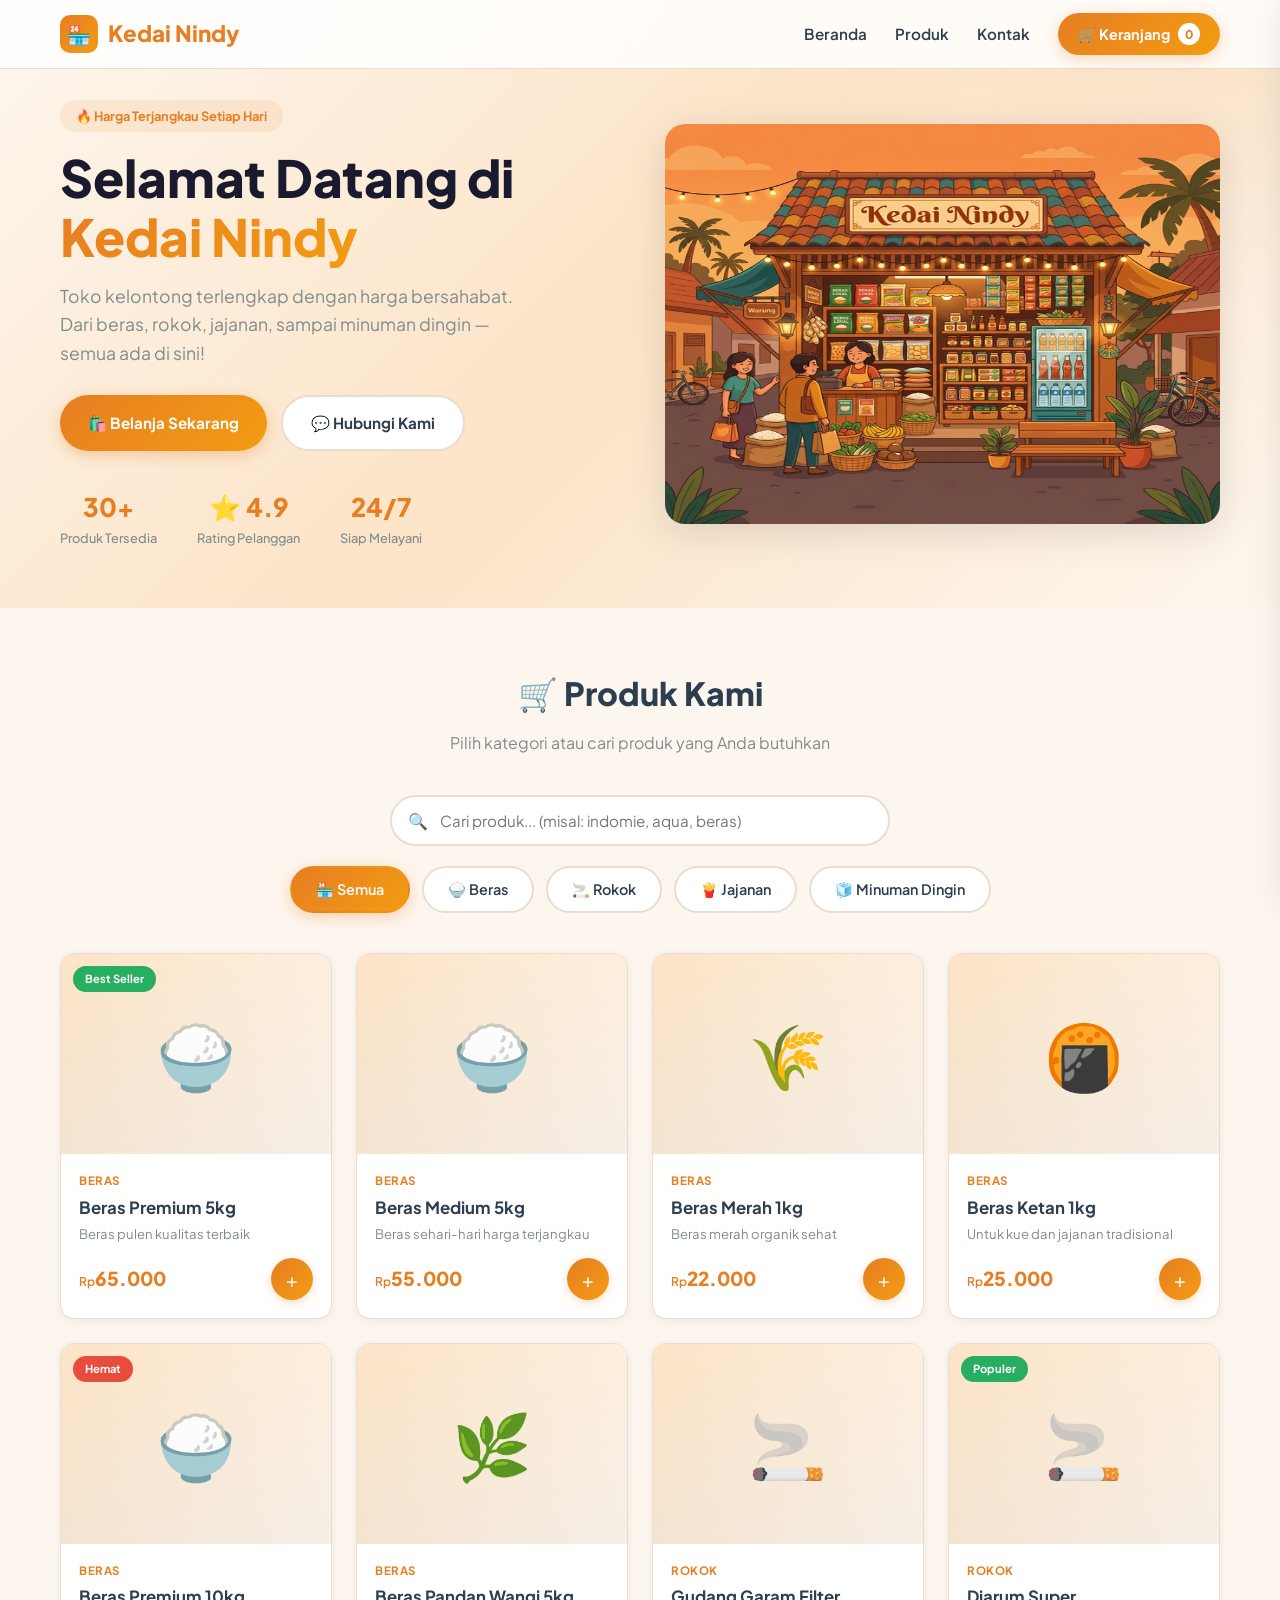
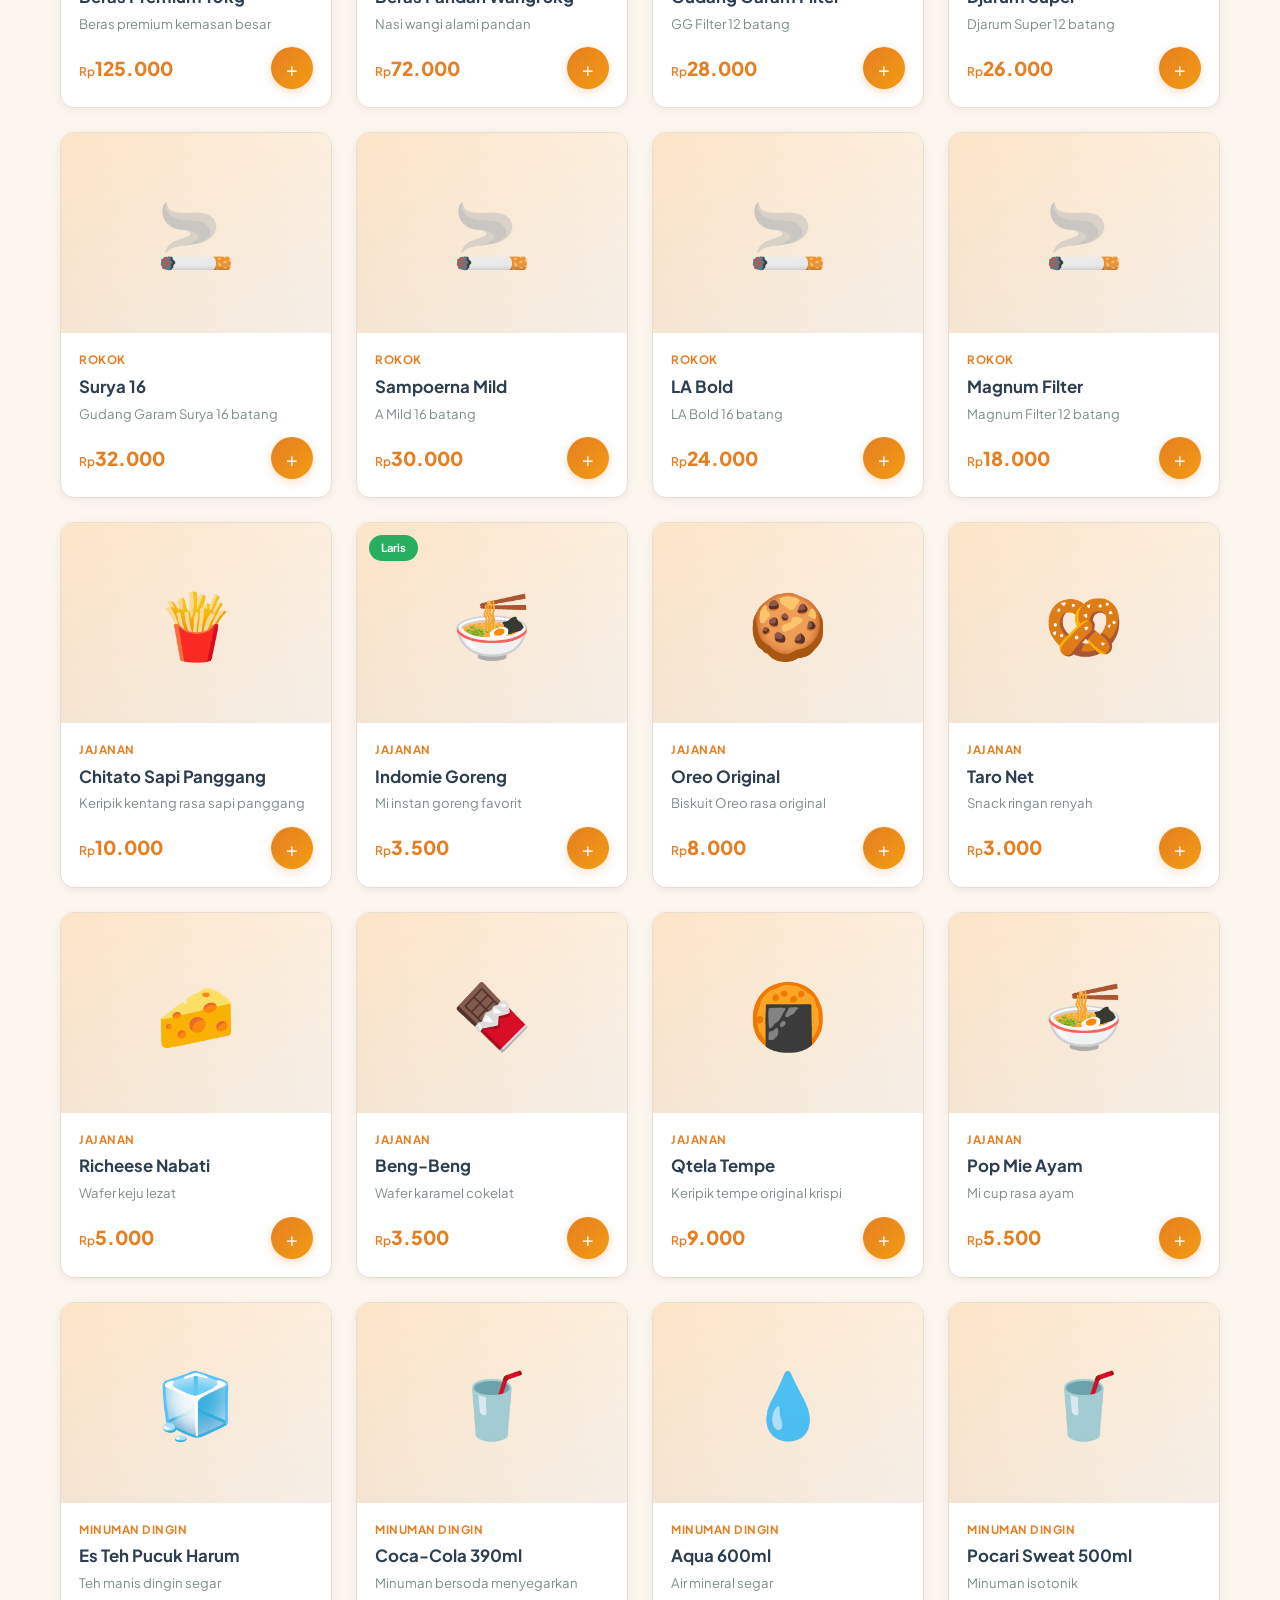
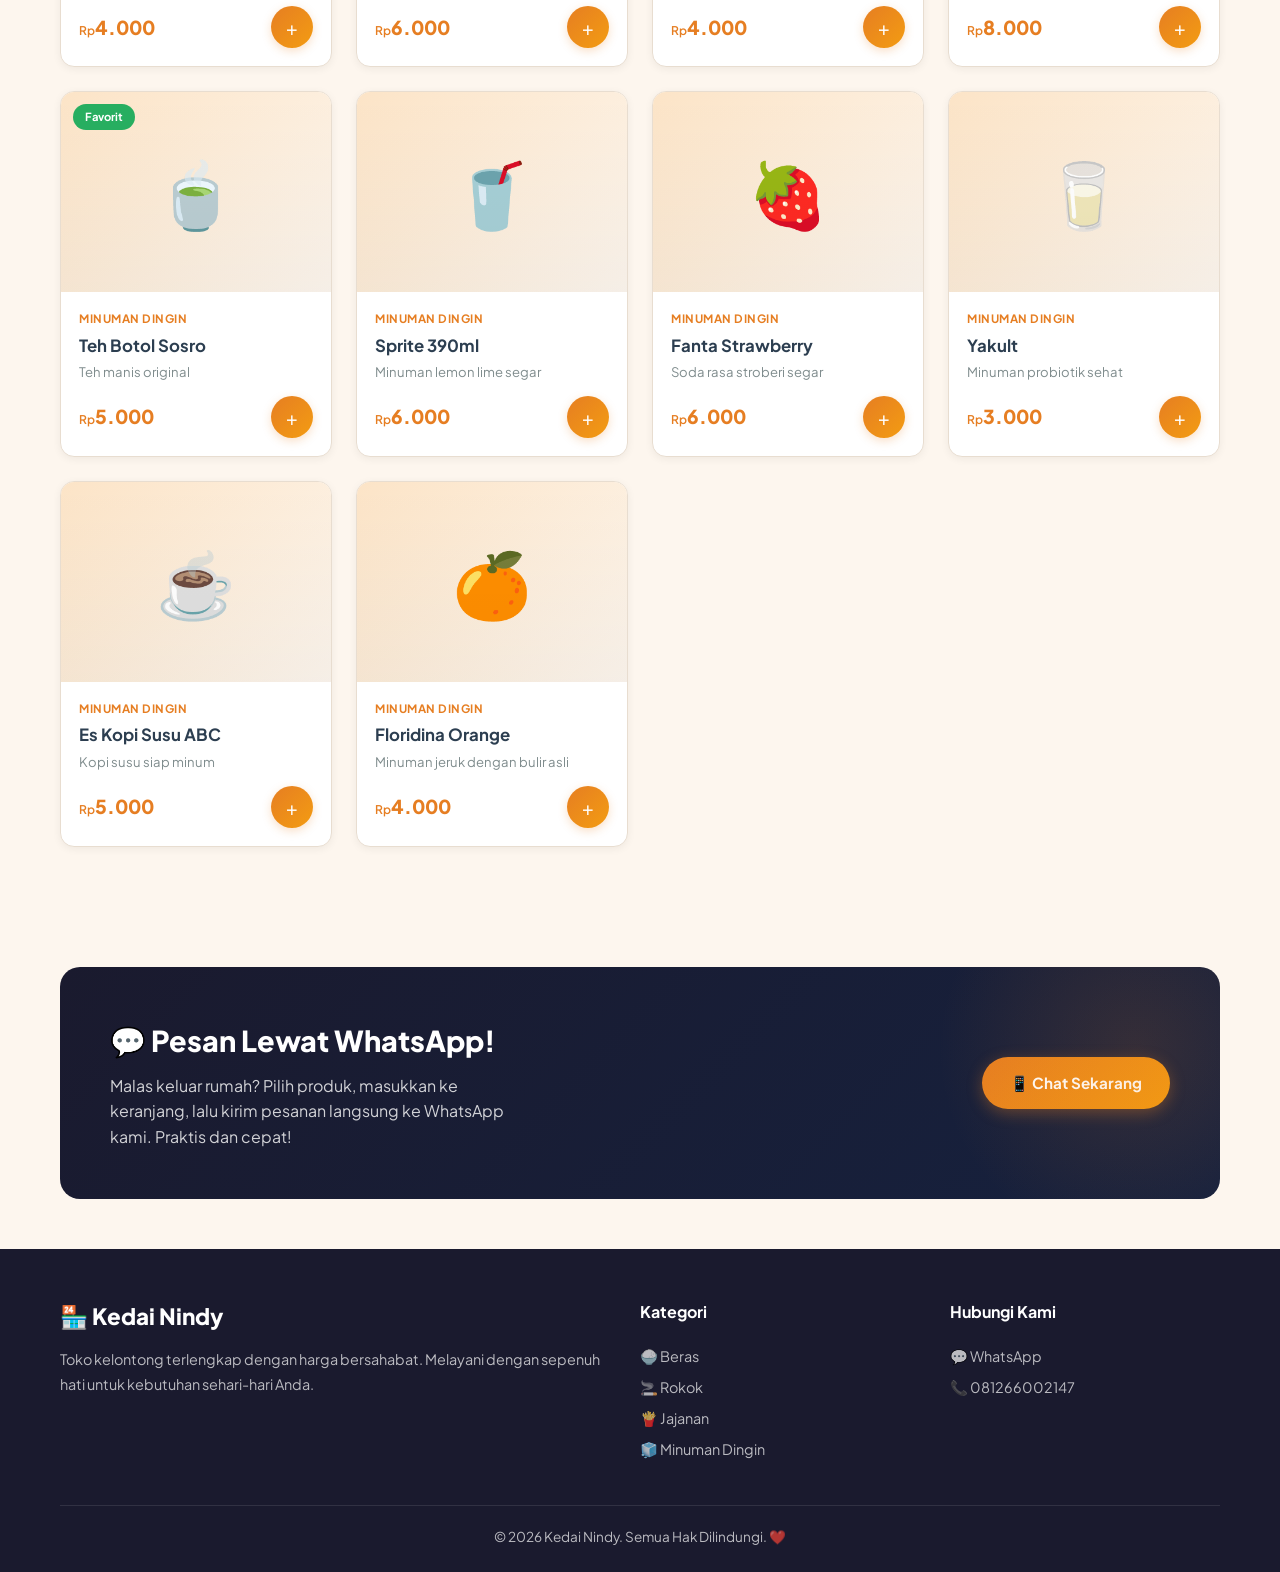
==== index.html @ 65af806e "Add files via upload" ====
<!DOCTYPE html>
<html lang="id">
<head>
  <meta charset="UTF-8">
  <meta name="viewport" content="width=device-width, initial-scale=1.0">
  <title>Kedai Nindy - Toko Kelontong Terlengkap</title>
  <meta name="description" content="Kedai Nindy menyediakan beras, rokok, jajanan, dan minuman dingin dengan harga terjangkau. Pesan langsung via WhatsApp!">
  <meta name="keywords" content="kedai nindy, toko kelontong, warung, beras, rokok, jajanan, minuman dingin">
  <link rel="stylesheet" href="style.css">
  <link rel="icon" href="data:image/svg+xml,<svg xmlns='http://www.w3.org/2000/svg' viewBox='0 0 100 100'><text y='.9em' font-size='90'>🏪</text></svg>">
</head>
<body>

  <!-- ===== NAVBAR ===== -->
  <nav class="navbar" id="navbar">
    <div class="container">
      <a href="#" class="navbar-brand">
        <div class="brand-icon">🏪</div>
        Kedai Nindy
      </a>

      <button class="menu-toggle" onclick="toggleMobileMenu()" aria-label="Toggle menu">☰</button>

      <div class="navbar-links">
        <a href="#beranda">Beranda</a>
        <a href="#produk">Produk</a>
        <a href="#kontak">Kontak</a>
        <button class="cart-btn" onclick="openCart()" id="navCartBtn">
          🛒 Keranjang
          <span class="cart-count">0</span>
        </button>
      </div>
    </div>
  </nav>

  <!-- ===== HERO ===== -->
  <section class="hero" id="beranda">
    <div class="container">
      <div class="hero-content">
        <div class="hero-badge">🔥 Harga Terjangkau Setiap Hari</div>
        <h1>Selamat Datang di<br><span>Kedai Nindy</span></h1>
        <p>Toko kelontong terlengkap dengan harga bersahabat. Dari beras, rokok, jajanan, sampai minuman dingin — semua ada di sini!</p>
        <div class="hero-actions">
          <a href="#produk" class="btn btn-primary">🛍️ Belanja Sekarang</a>
          <a href="https://wa.me/6281266002147" target="_blank" class="btn btn-outline">💬 Hubungi Kami</a>
        </div>
        <div class="hero-stats">
          <div class="hero-stat">
            <div class="stat-number">30+</div>
            <div class="stat-label">Produk Tersedia</div>
          </div>
          <div class="hero-stat">
            <div class="stat-number">⭐ 4.9</div>
            <div class="stat-label">Rating Pelanggan</div>
          </div>
          <div class="hero-stat">
            <div class="stat-number">24/7</div>
            <div class="stat-label">Siap Melayani</div>
          </div>
        </div>
      </div>
      <div class="hero-image">
        <img src="hero-banner.png" alt="Kedai Nindy - Toko Kelontong Terlengkap" width="560" height="400">
      </div>
    </div>
  </section>

  <!-- ===== CATEGORIES + PRODUCTS ===== -->
  <section class="categories" id="produk">
    <div class="container">
      <div class="section-header">
        <h2>🛒 Produk Kami</h2>
        <p>Pilih kategori atau cari produk yang Anda butuhkan</p>
      </div>

      <!-- Search -->
      <div class="search-section">
        <div class="search-bar">
          <span class="search-icon">🔍</span>
          <input type="text" id="searchInput" placeholder="Cari produk... (misal: indomie, aqua, beras)" autocomplete="off">
        </div>
      </div>

      <!-- Category Tabs -->
      <div class="category-tabs">
        <button class="category-tab active" data-category="semua" onclick="setCategory('semua')">🏪 Semua</button>
        <button class="category-tab" data-category="beras" onclick="setCategory('beras')">🍚 Beras</button>
        <button class="category-tab" data-category="rokok" onclick="setCategory('rokok')">🚬 Rokok</button>
        <button class="category-tab" data-category="jajanan" onclick="setCategory('jajanan')">🍟 Jajanan</button>
        <button class="category-tab" data-category="minuman" onclick="setCategory('minuman')">🧊 Minuman Dingin</button>
      </div>

      <!-- Products Grid -->
      <div class="products-grid" id="productsGrid">
        <!-- Rendered by JS -->
      </div>
    </div>
  </section>

  <!-- ===== PROMO BANNER ===== -->
  <section class="promo-banner">
    <div class="container">
      <div class="promo-card">
        <div class="promo-content">
          <h2>💬 Pesan Lewat WhatsApp!</h2>
          <p>Malas keluar rumah? Pilih produk, masukkan ke keranjang, lalu kirim pesanan langsung ke WhatsApp kami. Praktis dan cepat!</p>
        </div>
        <a href="https://wa.me/6281266002147" target="_blank" class="btn btn-primary">📱 Chat Sekarang</a>
      </div>
    </div>
  </section>

  <!-- ===== FOOTER ===== -->
  <footer class="footer" id="kontak">
    <div class="container">
      <div class="footer-grid">
        <div class="footer-brand">
          <h3>🏪 Kedai Nindy</h3>
          <p>Toko kelontong terlengkap dengan harga bersahabat. Melayani dengan sepenuh hati untuk kebutuhan sehari-hari Anda.</p>
        </div>
        <div class="footer-col">
          <h4>Kategori</h4>
          <a href="#" onclick="setCategory('beras'); return false;">🍚 Beras</a>
          <a href="#" onclick="setCategory('rokok'); return false;">🚬 Rokok</a>
          <a href="#" onclick="setCategory('jajanan'); return false;">🍟 Jajanan</a>
          <a href="#" onclick="setCategory('minuman'); return false;">🧊 Minuman Dingin</a>
        </div>
        <div class="footer-col">
          <h4>Hubungi Kami</h4>
          <a href="https://wa.me/6281266002147" target="_blank">💬 WhatsApp</a>
          <a href="tel:081266002147">📞 081266002147</a>
        </div>
      </div>
      <div class="footer-bottom">
        <p>© 2026 Kedai Nindy. Semua Hak Dilindungi. ❤️</p>
      </div>
    </div>
  </footer>

  <!-- ===== CART SIDEBAR ===== -->
  <div class="cart-overlay" id="cartOverlay" onclick="closeCart()"></div>
  <div class="cart-sidebar" id="cartSidebar">
    <div class="cart-header">
      <h3>🛒 Keranjang Belanja</h3>
      <button class="cart-close-btn" onclick="closeCart()" aria-label="Tutup keranjang">✕</button>
    </div>
    <div class="cart-items" id="cartItems">
      <div class="cart-empty">
        <div class="empty-icon">🛒</div>
        <p>Keranjang masih kosong</p>
        <span>Yuk pilih produk favorit Anda!</span>
      </div>
    </div>
    <div class="cart-footer">
      <div class="cart-total">
        <span class="total-label">Total Belanja</span>
        <span class="total-amount" id="cartTotal">Rp0</span>
      </div>
      <button class="cart-wa-btn" id="waBtn" onclick="sendWhatsApp()" disabled>
        <svg width="20" height="20" viewBox="0 0 24 24" fill="white"><path d="M17.472 14.382c-.297-.149-1.758-.867-2.03-.967-.273-.099-.471-.148-.67.15-.197.297-.767.966-.94 1.164-.173.199-.347.223-.644.075-.297-.15-1.255-.463-2.39-1.475-.883-.788-1.48-1.761-1.653-2.059-.173-.297-.018-.458.13-.606.134-.133.298-.347.446-.52.149-.174.198-.298.298-.497.099-.198.05-.371-.025-.52-.075-.149-.669-1.612-.916-2.207-.242-.579-.487-.5-.669-.51-.173-.008-.371-.01-.57-.01-.198 0-.52.074-.792.372-.272.297-1.04 1.016-1.04 2.479 0 1.462 1.065 2.875 1.213 3.074.149.198 2.096 3.2 5.077 4.487.709.306 1.262.489 1.694.625.712.227 1.36.195 1.871.118.571-.085 1.758-.719 2.006-1.413.248-.694.248-1.289.173-1.413-.074-.124-.272-.198-.57-.347m-5.421 7.403h-.004a9.87 9.87 0 01-5.031-1.378l-.361-.214-3.741.982.998-3.648-.235-.374a9.86 9.86 0 01-1.51-5.26c.001-5.45 4.436-9.884 9.888-9.884 2.64 0 5.122 1.03 6.988 2.898a9.825 9.825 0 012.893 6.994c-.003 5.45-4.437 9.884-9.885 9.884m8.413-18.297A11.815 11.815 0 0012.05 0C5.495 0 .16 5.335.157 11.892c0 2.096.547 4.142 1.588 5.945L.057 24l6.305-1.654a11.882 11.882 0 005.683 1.448h.005c6.554 0 11.89-5.335 11.893-11.893a11.821 11.821 0 00-3.48-8.413z"/></svg>
        Pesan via WhatsApp
      </button>
    </div>
  </div>

  <!-- ===== TOAST CONTAINER ===== -->
  <div class="toast-container" id="toastContainer"></div>

  <!-- ===== SCROLL TO TOP ===== -->
  <button class="scroll-top-btn" id="scrollTopBtn" onclick="scrollToTop()" aria-label="Scroll ke atas">↑</button>

  <script src="script.js"></script>
</body>
</html>
---- style.css ----
/* ============================================
   KEDAI NINDY - Stylesheet
   ============================================ */

@import url('https://fonts.googleapis.com/css2?family=Plus+Jakarta+Sans:wght@400;500;600;700;800&display=swap');

/* ---------- CSS Variables ---------- */
:root {
  --color-primary: #e67e22;
  --color-primary-dark: #d35400;
  --color-primary-light: #f39c12;
  --color-accent: #27ae60;
  --color-accent-dark: #219a52;
  --color-bg: #fdf6ee;
  --color-bg-card: #ffffff;
  --color-bg-dark: #1a1a2e;
  --color-text: #2c3e50;
  --color-text-light: #7f8c8d;
  --color-text-white: #ffffff;
  --color-border: #e8ddd0;
  --color-success: #2ecc71;
  --color-danger: #e74c3c;
  --color-whatsapp: #25D366;
  --shadow-sm: 0 2px 8px rgba(0,0,0,0.06);
  --shadow-md: 0 4px 20px rgba(0,0,0,0.08);
  --shadow-lg: 0 8px 40px rgba(0,0,0,0.12);
  --shadow-glow: 0 0 20px rgba(230, 126, 34, 0.3);
  --radius-sm: 8px;
  --radius-md: 14px;
  --radius-lg: 20px;
  --radius-xl: 28px;
  --transition: 0.3s cubic-bezier(0.25, 0.46, 0.45, 0.94);
}

/* ---------- Reset & Base ---------- */
*, *::before, *::after {
  box-sizing: border-box;
  margin: 0;
  padding: 0;
}

html {
  scroll-behavior: smooth;
}

body {
  font-family: 'Plus Jakarta Sans', sans-serif;
  background: var(--color-bg);
  color: var(--color-text);
  line-height: 1.6;
  overflow-x: hidden;
}

a { text-decoration: none; color: inherit; }
ul { list-style: none; }
img { max-width: 100%; display: block; }
button { cursor: pointer; border: none; font-family: inherit; }

/* ---------- Utility ---------- */
.container {
  max-width: 1200px;
  margin: 0 auto;
  padding: 0 20px;
}

/* ---------- Navbar ---------- */
.navbar {
  position: fixed;
  top: 0;
  left: 0;
  right: 0;
  z-index: 1000;
  background: rgba(255,255,255,0.85);
  backdrop-filter: blur(16px);
  -webkit-backdrop-filter: blur(16px);
  border-bottom: 1px solid var(--color-border);
  transition: var(--transition);
}

.navbar.scrolled {
  box-shadow: var(--shadow-md);
}

.navbar .container {
  display: flex;
  align-items: center;
  justify-content: space-between;
  height: 68px;
}

.navbar-brand {
  display: flex;
  align-items: center;
  gap: 10px;
  font-size: 1.4rem;
  font-weight: 800;
  color: var(--color-primary);
}

.navbar-brand .brand-icon {
  width: 38px;
  height: 38px;
  background: linear-gradient(135deg, var(--color-primary), var(--color-primary-light));
  border-radius: 10px;
  display: flex;
  align-items: center;
  justify-content: center;
  font-size: 1.2rem;
  color: white;
}

.navbar-links {
  display: flex;
  align-items: center;
  gap: 28px;
}

.navbar-links a {
  font-weight: 600;
  font-size: 0.95rem;
  color: var(--color-text);
  position: relative;
  transition: var(--transition);
}

.navbar-links a:hover {
  color: var(--color-primary);
}

.navbar-links a::after {
  content: '';
  position: absolute;
  bottom: -4px;
  left: 0;
  width: 0;
  height: 2px;
  background: var(--color-primary);
  border-radius: 2px;
  transition: var(--transition);
}

.navbar-links a:hover::after {
  width: 100%;
}

.cart-btn {
  position: relative;
  background: linear-gradient(135deg, var(--color-primary), var(--color-primary-light));
  color: white;
  padding: 10px 20px;
  border-radius: var(--radius-xl);
  font-weight: 700;
  font-size: 0.9rem;
  display: flex;
  align-items: center;
  gap: 8px;
  transition: var(--transition);
  box-shadow: 0 4px 15px rgba(230, 126, 34, 0.3);
}

.cart-btn:hover {
  transform: translateY(-2px);
  box-shadow: var(--shadow-glow);
}

.cart-btn .cart-count {
  background: white;
  color: var(--color-primary);
  width: 22px;
  height: 22px;
  border-radius: 50%;
  display: flex;
  align-items: center;
  justify-content: center;
  font-size: 0.75rem;
  font-weight: 800;
}

/* Mobile menu toggle */
.menu-toggle {
  display: none;
  background: none;
  font-size: 1.5rem;
  color: var(--color-text);
  padding: 5px;
}

/* ---------- Hero Section ---------- */
.hero {
  padding: 100px 0 60px;
  background: linear-gradient(135deg, #fdf6ee 0%, #fce4c7 50%, #fdf6ee 100%);
  position: relative;
  overflow: hidden;
}

.hero::before {
  content: '';
  position: absolute;
  top: -50%;
  right: -20%;
  width: 600px;
  height: 600px;
  background: radial-gradient(circle, rgba(230,126,34,0.08) 0%, transparent 70%);
  border-radius: 50%;
}

.hero .container {
  display: flex;
  align-items: center;
  gap: 50px;
}

.hero-content {
  flex: 1;
  z-index: 1;
}

.hero-badge {
  display: inline-flex;
  align-items: center;
  gap: 6px;
  background: rgba(230,126,34,0.1);
  color: var(--color-primary);
  padding: 6px 16px;
  border-radius: var(--radius-xl);
  font-weight: 700;
  font-size: 0.8rem;
  margin-bottom: 16px;
  animation: fadeInUp 0.6s ease;
}

.hero-content h1 {
  font-size: 3.2rem;
  font-weight: 800;
  line-height: 1.15;
  margin-bottom: 16px;
  color: var(--color-bg-dark);
  animation: fadeInUp 0.6s ease 0.1s both;
}

.hero-content h1 span {
  background: linear-gradient(135deg, var(--color-primary), var(--color-primary-light));
  -webkit-background-clip: text;
  -webkit-text-fill-color: transparent;
  background-clip: text;
}

.hero-content p {
  font-size: 1.1rem;
  color: var(--color-text-light);
  margin-bottom: 28px;
  max-width: 480px;
  animation: fadeInUp 0.6s ease 0.2s both;
}

.hero-actions {
  display: flex;
  gap: 14px;
  animation: fadeInUp 0.6s ease 0.3s both;
}

.btn {
  display: inline-flex;
  align-items: center;
  gap: 8px;
  padding: 14px 28px;
  border-radius: var(--radius-xl);
  font-weight: 700;
  font-size: 0.95rem;
  transition: var(--transition);
}

.btn-primary {
  background: linear-gradient(135deg, var(--color-primary), var(--color-primary-light));
  color: white;
  box-shadow: 0 4px 15px rgba(230,126,34,0.35);
}

.btn-primary:hover {
  transform: translateY(-3px);
  box-shadow: 0 6px 25px rgba(230,126,34,0.45);
}

.btn-outline {
  background: white;
  color: var(--color-text);
  border: 2px solid var(--color-border);
}

.btn-outline:hover {
  border-color: var(--color-primary);
  color: var(--color-primary);
  transform: translateY(-3px);
}

.hero-image {
  flex: 1;
  z-index: 1;
  animation: fadeInRight 0.8s ease 0.2s both;
}

.hero-image img {
  border-radius: var(--radius-lg);
  box-shadow: var(--shadow-lg);
}

/* Hero Stats */
.hero-stats {
  display: flex;
  gap: 40px;
  margin-top: 36px;
  animation: fadeInUp 0.6s ease 0.4s both;
}

.hero-stat {
  text-align: center;
}

.hero-stat .stat-number {
  font-size: 1.6rem;
  font-weight: 800;
  color: var(--color-primary);
}

.hero-stat .stat-label {
  font-size: 0.8rem;
  color: var(--color-text-light);
  font-weight: 500;
}

/* ---------- Categories Section ---------- */
.categories {
  padding: 60px 0 30px;
}

.section-header {
  text-align: center;
  margin-bottom: 40px;
}

.section-header h2 {
  font-size: 2rem;
  font-weight: 800;
  margin-bottom: 10px;
}

.section-header p {
  color: var(--color-text-light);
  font-size: 1rem;
}

.category-tabs {
  display: flex;
  justify-content: center;
  flex-wrap: wrap;
  gap: 12px;
  margin-bottom: 40px;
}

.category-tab {
  background: var(--color-bg-card);
  border: 2px solid var(--color-border);
  padding: 12px 24px;
  border-radius: var(--radius-xl);
  font-weight: 600;
  font-size: 0.9rem;
  color: var(--color-text);
  transition: var(--transition);
  display: flex;
  align-items: center;
  gap: 8px;
}

.category-tab:hover {
  border-color: var(--color-primary);
  color: var(--color-primary);
  transform: translateY(-2px);
}

.category-tab.active {
  background: linear-gradient(135deg, var(--color-primary), var(--color-primary-light));
  color: white;
  border-color: transparent;
  box-shadow: 0 4px 15px rgba(230,126,34,0.3);
}

/* ---------- Products Grid ---------- */
.products-grid {
  display: grid;
  grid-template-columns: repeat(auto-fill, minmax(260px, 1fr));
  gap: 24px;
  padding-bottom: 40px;
}

.product-card {
  background: var(--color-bg-card);
  border-radius: var(--radius-md);
  overflow: hidden;
  box-shadow: var(--shadow-sm);
  border: 1px solid var(--color-border);
  transition: var(--transition);
  position: relative;
  animation: fadeInUp 0.5s ease both;
}

.product-card:hover {
  transform: translateY(-6px);
  box-shadow: var(--shadow-lg);
  border-color: transparent;
}

.product-card .product-badge {
  position: absolute;
  top: 12px;
  left: 12px;
  background: var(--color-danger);
  color: white;
  padding: 4px 12px;
  border-radius: var(--radius-xl);
  font-size: 0.7rem;
  font-weight: 700;
  z-index: 2;
}

.product-card .product-badge.best-seller {
  background: var(--color-accent);
}

.product-image {
  height: 200px;
  background: linear-gradient(135deg, #fce4c7, #fdf6ee);
  display: flex;
  align-items: center;
  justify-content: center;
  font-size: 4rem;
  position: relative;
  overflow: hidden;
}

.product-image::after {
  content: '';
  position: absolute;
  inset: 0;
  background: linear-gradient(to top, rgba(0,0,0,0.03), transparent);
}

.product-info {
  padding: 18px;
}

.product-category-label {
  font-size: 0.72rem;
  font-weight: 700;
  text-transform: uppercase;
  letter-spacing: 0.5px;
  color: var(--color-primary);
  margin-bottom: 4px;
}

.product-name {
  font-size: 1.05rem;
  font-weight: 700;
  margin-bottom: 4px;
  color: var(--color-text);
}

.product-desc {
  font-size: 0.82rem;
  color: var(--color-text-light);
  margin-bottom: 14px;
  line-height: 1.4;
}

.product-footer {
  display: flex;
  align-items: center;
  justify-content: space-between;
}

.product-price {
  font-size: 1.2rem;
  font-weight: 800;
  color: var(--color-primary);
}

.product-price .currency {
  font-size: 0.75rem;
  font-weight: 600;
}

.add-to-cart-btn {
  background: linear-gradient(135deg, var(--color-primary), var(--color-primary-light));
  color: white;
  width: 42px;
  height: 42px;
  border-radius: 50%;
  display: flex;
  align-items: center;
  justify-content: center;
  font-size: 1.2rem;
  transition: var(--transition);
  box-shadow: 0 3px 10px rgba(230,126,34,0.25);
}

.add-to-cart-btn:hover {
  transform: scale(1.12);
  box-shadow: 0 5px 18px rgba(230,126,34,0.4);
}

.add-to-cart-btn.added {
  background: linear-gradient(135deg, var(--color-accent), var(--color-accent-dark));
  box-shadow: 0 3px 10px rgba(39,174,96,0.3);
}

/* ---------- Cart Sidebar ---------- */
.cart-overlay {
  position: fixed;
  inset: 0;
  background: rgba(0,0,0,0.4);
  backdrop-filter: blur(4px);
  z-index: 2000;
  opacity: 0;
  visibility: hidden;
  transition: var(--transition);
}

.cart-overlay.active {
  opacity: 1;
  visibility: visible;
}

.cart-sidebar {
  position: fixed;
  top: 0;
  right: -440px;
  width: 420px;
  max-width: 100vw;
  height: 100vh;
  background: var(--color-bg-card);
  z-index: 2001;
  transition: 0.4s cubic-bezier(0.16, 1, 0.3, 1);
  display: flex;
  flex-direction: column;
  box-shadow: -10px 0 40px rgba(0,0,0,0.15);
}

.cart-sidebar.active {
  right: 0;
}

.cart-header {
  display: flex;
  align-items: center;
  justify-content: space-between;
  padding: 20px 24px;
  border-bottom: 1px solid var(--color-border);
}

.cart-header h3 {
  font-size: 1.2rem;
  font-weight: 800;
  display: flex;
  align-items: center;
  gap: 8px;
}

.cart-close-btn {
  background: var(--color-bg);
  width: 36px;
  height: 36px;
  border-radius: 50%;
  display: flex;
  align-items: center;
  justify-content: center;
  font-size: 1.1rem;
  transition: var(--transition);
}

.cart-close-btn:hover {
  background: var(--color-danger);
  color: white;
}

.cart-items {
  flex: 1;
  overflow-y: auto;
  padding: 16px 24px;
}

.cart-empty {
  text-align: center;
  padding: 60px 20px;
  color: var(--color-text-light);
}

.cart-empty .empty-icon {
  font-size: 3.5rem;
  margin-bottom: 16px;
  opacity: 0.5;
}

.cart-empty p {
  font-weight: 600;
  margin-bottom: 4px;
}

.cart-empty span {
  font-size: 0.85rem;
}

.cart-item {
  display: flex;
  align-items: center;
  gap: 14px;
  padding: 14px 0;
  border-bottom: 1px solid var(--color-border);
  animation: fadeInUp 0.3s ease;
}

.cart-item-emoji {
  width: 52px;
  height: 52px;
  background: linear-gradient(135deg, #fce4c7, #fdf6ee);
  border-radius: var(--radius-sm);
  display: flex;
  align-items: center;
  justify-content: center;
  font-size: 1.6rem;
  flex-shrink: 0;
}

.cart-item-details {
  flex: 1;
  min-width: 0;
}

.cart-item-name {
  font-weight: 700;
  font-size: 0.9rem;
  white-space: nowrap;
  overflow: hidden;
  text-overflow: ellipsis;
}

.cart-item-price {
  font-size: 0.82rem;
  color: var(--color-primary);
  font-weight: 600;
}

.cart-item-controls {
  display: flex;
  align-items: center;
  gap: 8px;
  flex-shrink: 0;
}

.qty-btn {
  width: 30px;
  height: 30px;
  border-radius: 8px;
  background: var(--color-bg);
  display: flex;
  align-items: center;
  justify-content: center;
  font-size: 1rem;
  font-weight: 700;
  transition: var(--transition);
  color: var(--color-text);
}

.qty-btn:hover {
  background: var(--color-primary);
  color: white;
}

.cart-item-qty {
  font-weight: 700;
  font-size: 0.95rem;
  min-width: 20px;
  text-align: center;
}

.cart-item-remove {
  background: none;
  color: var(--color-danger);
  font-size: 1rem;
  padding: 4px;
  transition: var(--transition);
  opacity: 0.6;
}

.cart-item-remove:hover {
  opacity: 1;
  transform: scale(1.2);
}

.cart-footer {
  padding: 20px 24px;
  border-top: 1px solid var(--color-border);
  background: var(--color-bg);
}

.cart-total {
  display: flex;
  align-items: center;
  justify-content: space-between;
  margin-bottom: 16px;
}

.cart-total .total-label {
  font-weight: 600;
  color: var(--color-text-light);
}

.cart-total .total-amount {
  font-size: 1.4rem;
  font-weight: 800;
  color: var(--color-primary);
}

.cart-wa-btn {
  width: 100%;
  padding: 16px;
  border-radius: var(--radius-xl);
  background: var(--color-whatsapp);
  color: white;
  font-size: 1rem;
  font-weight: 700;
  display: flex;
  align-items: center;
  justify-content: center;
  gap: 10px;
  transition: var(--transition);
  box-shadow: 0 4px 15px rgba(37,211,102,0.3);
}

.cart-wa-btn:hover {
  background: #1da851;
  transform: translateY(-2px);
  box-shadow: 0 6px 25px rgba(37,211,102,0.4);
}

.cart-wa-btn:disabled {
  opacity: 0.5;
  cursor: not-allowed;
  transform: none;
}

/* ---------- Promo Banner ---------- */
.promo-banner {
  padding: 50px 0;
}

.promo-card {
  background: linear-gradient(135deg, var(--color-bg-dark) 0%, #16213e 100%);
  border-radius: var(--radius-lg);
  padding: 50px;
  display: flex;
  align-items: center;
  justify-content: space-between;
  gap: 40px;
  color: white;
  position: relative;
  overflow: hidden;
}

.promo-card::before {
  content: '';
  position: absolute;
  top: -50%;
  right: -10%;
  width: 400px;
  height: 400px;
  background: radial-gradient(circle, rgba(230,126,34,0.15) 0%, transparent 70%);
  border-radius: 50%;
}

.promo-content h2 {
  font-size: 1.8rem;
  font-weight: 800;
  margin-bottom: 10px;
}

.promo-content p {
  opacity: 0.8;
  max-width: 420px;
}

.promo-card .btn-primary {
  flex-shrink: 0;
}

/* ---------- Footer ---------- */
.footer {
  background: var(--color-bg-dark);
  color: rgba(255,255,255,0.7);
  padding: 50px 0 24px;
}

.footer-grid {
  display: grid;
  grid-template-columns: 2fr 1fr 1fr;
  gap: 40px;
  margin-bottom: 40px;
}

.footer-brand h3 {
  font-size: 1.4rem;
  font-weight: 800;
  color: white;
  margin-bottom: 12px;
}

.footer-brand p {
  font-size: 0.9rem;
  line-height: 1.7;
}

.footer-col h4 {
  color: white;
  font-weight: 700;
  margin-bottom: 16px;
}

.footer-col a {
  display: block;
  padding: 4px 0;
  font-size: 0.9rem;
  transition: var(--transition);
}

.footer-col a:hover {
  color: var(--color-primary);
}

.footer-bottom {
  border-top: 1px solid rgba(255,255,255,0.1);
  padding-top: 20px;
  text-align: center;
  font-size: 0.85rem;
}

/* ---------- Toast Notification ---------- */
.toast-container {
  position: fixed;
  bottom: 30px;
  right: 30px;
  z-index: 3000;
  display: flex;
  flex-direction: column;
  gap: 10px;
}

.toast {
  background: var(--color-bg-dark);
  color: white;
  padding: 14px 24px;
  border-radius: var(--radius-md);
  font-size: 0.9rem;
  font-weight: 600;
  box-shadow: var(--shadow-lg);
  display: flex;
  align-items: center;
  gap: 10px;
  animation: toastIn 0.4s ease, toastOut 0.4s ease 2.5s forwards;
  max-width: 340px;
}

/* ---------- Scroll to Top Button ---------- */
.scroll-top-btn {
  position: fixed;
  bottom: 30px;
  left: 30px;
  width: 48px;
  height: 48px;
  border-radius: 50%;
  background: linear-gradient(135deg, var(--color-primary), var(--color-primary-light));
  color: white;
  font-size: 1.2rem;
  display: flex;
  align-items: center;
  justify-content: center;
  box-shadow: var(--shadow-md);
  opacity: 0;
  visibility: hidden;
  transform: translateY(20px);
  transition: var(--transition);
  z-index: 999;
}

.scroll-top-btn.visible {
  opacity: 1;
  visibility: visible;
  transform: translateY(0);
}

.scroll-top-btn:hover {
  transform: translateY(-3px);
  box-shadow: var(--shadow-glow);
}

/* ---------- Search Bar ---------- */
.search-section {
  padding: 0 0 20px;
}

.search-bar {
  max-width: 500px;
  margin: 0 auto;
  position: relative;
}

.search-bar input {
  width: 100%;
  padding: 14px 20px 14px 48px;
  border: 2px solid var(--color-border);
  border-radius: var(--radius-xl);
  font-family: inherit;
  font-size: 0.95rem;
  background: var(--color-bg-card);
  color: var(--color-text);
  transition: var(--transition);
  outline: none;
}

.search-bar input:focus {
  border-color: var(--color-primary);
  box-shadow: 0 0 0 4px rgba(230,126,34,0.1);
}

.search-bar .search-icon {
  position: absolute;
  left: 18px;
  top: 50%;
  transform: translateY(-50%);
  font-size: 1rem;
  color: var(--color-text-light);
}

/* ---------- Animations ---------- */
@keyframes fadeInUp {
  from {
    opacity: 0;
    transform: translateY(24px);
  }
  to {
    opacity: 1;
    transform: translateY(0);
  }
}

@keyframes fadeInRight {
  from {
    opacity: 0;
    transform: translateX(40px);
  }
  to {
    opacity: 1;
    transform: translateX(0);
  }
}

@keyframes toastIn {
  from {
    opacity: 0;
    transform: translateX(60px);
  }
  to {
    opacity: 1;
    transform: translateX(0);
  }
}

@keyframes toastOut {
  from {
    opacity: 1;
    transform: translateX(0);
  }
  to {
    opacity: 0;
    transform: translateX(60px);
  }
}

@keyframes pulse {
  0%, 100% { transform: scale(1); }
  50% { transform: scale(1.15); }
}

.pulse {
  animation: pulse 0.4s ease;
}

/* ---------- Responsive ---------- */
@media (max-width: 960px) {
  .hero .container {
    flex-direction: column;
    text-align: center;
  }

  .hero-content p {
    margin-left: auto;
    margin-right: auto;
  }

  .hero-actions {
    justify-content: center;
  }

  .hero-stats {
    justify-content: center;
  }

  .hero-image {
    max-width: 500px;
  }

  .footer-grid {
    grid-template-columns: 1fr;
    text-align: center;
  }

  .promo-card {
    flex-direction: column;
    text-align: center;
    padding: 36px 24px;
  }
}

@media (max-width: 768px) {
  .navbar-links {
    display: none;
  }

  .menu-toggle {
    display: block;
  }

  .navbar-links.mobile-open {
    display: flex;
    flex-direction: column;
    position: absolute;
    top: 68px;
    left: 0;
    right: 0;
    background: white;
    padding: 20px;
    gap: 16px;
    border-bottom: 1px solid var(--color-border);
    box-shadow: var(--shadow-md);
    animation: fadeInUp 0.3s ease;
  }

  .hero-content h1 {
    font-size: 2.2rem;
  }

  .products-grid {
    grid-template-columns: repeat(auto-fill, minmax(220px, 1fr));
    gap: 16px;
  }

  .cart-sidebar {
    width: 100vw;
  }

  .section-header h2 {
    font-size: 1.5rem;
  }
}

@media (max-width: 480px) {
  .hero-content h1 {
    font-size: 1.8rem;
  }

  .hero-actions {
    flex-direction: column;
    align-items: center;
  }

  .hero-stats {
    gap: 20px;
  }

  .category-tabs {
    gap: 8px;
  }

  .category-tab {
    padding: 10px 16px;
    font-size: 0.8rem;
  }

  .products-grid {
    grid-template-columns: 1fr 1fr;
    gap: 12px;
  }

  .product-image {
    height: 140px;
    font-size: 3rem;
  }

  .product-info {
    padding: 12px;
  }

  .product-name {
    font-size: 0.9rem;
  }

  .product-desc {
    display: none;
  }

  .product-price {
    font-size: 1rem;
  }

  .add-to-cart-btn {
    width: 36px;
    height: 36px;
    font-size: 1rem;
  }

  .toast-container {
    left: 10px;
    right: 10px;
    bottom: 20px;
  }

  .toast {
    max-width: 100%;
  }
}
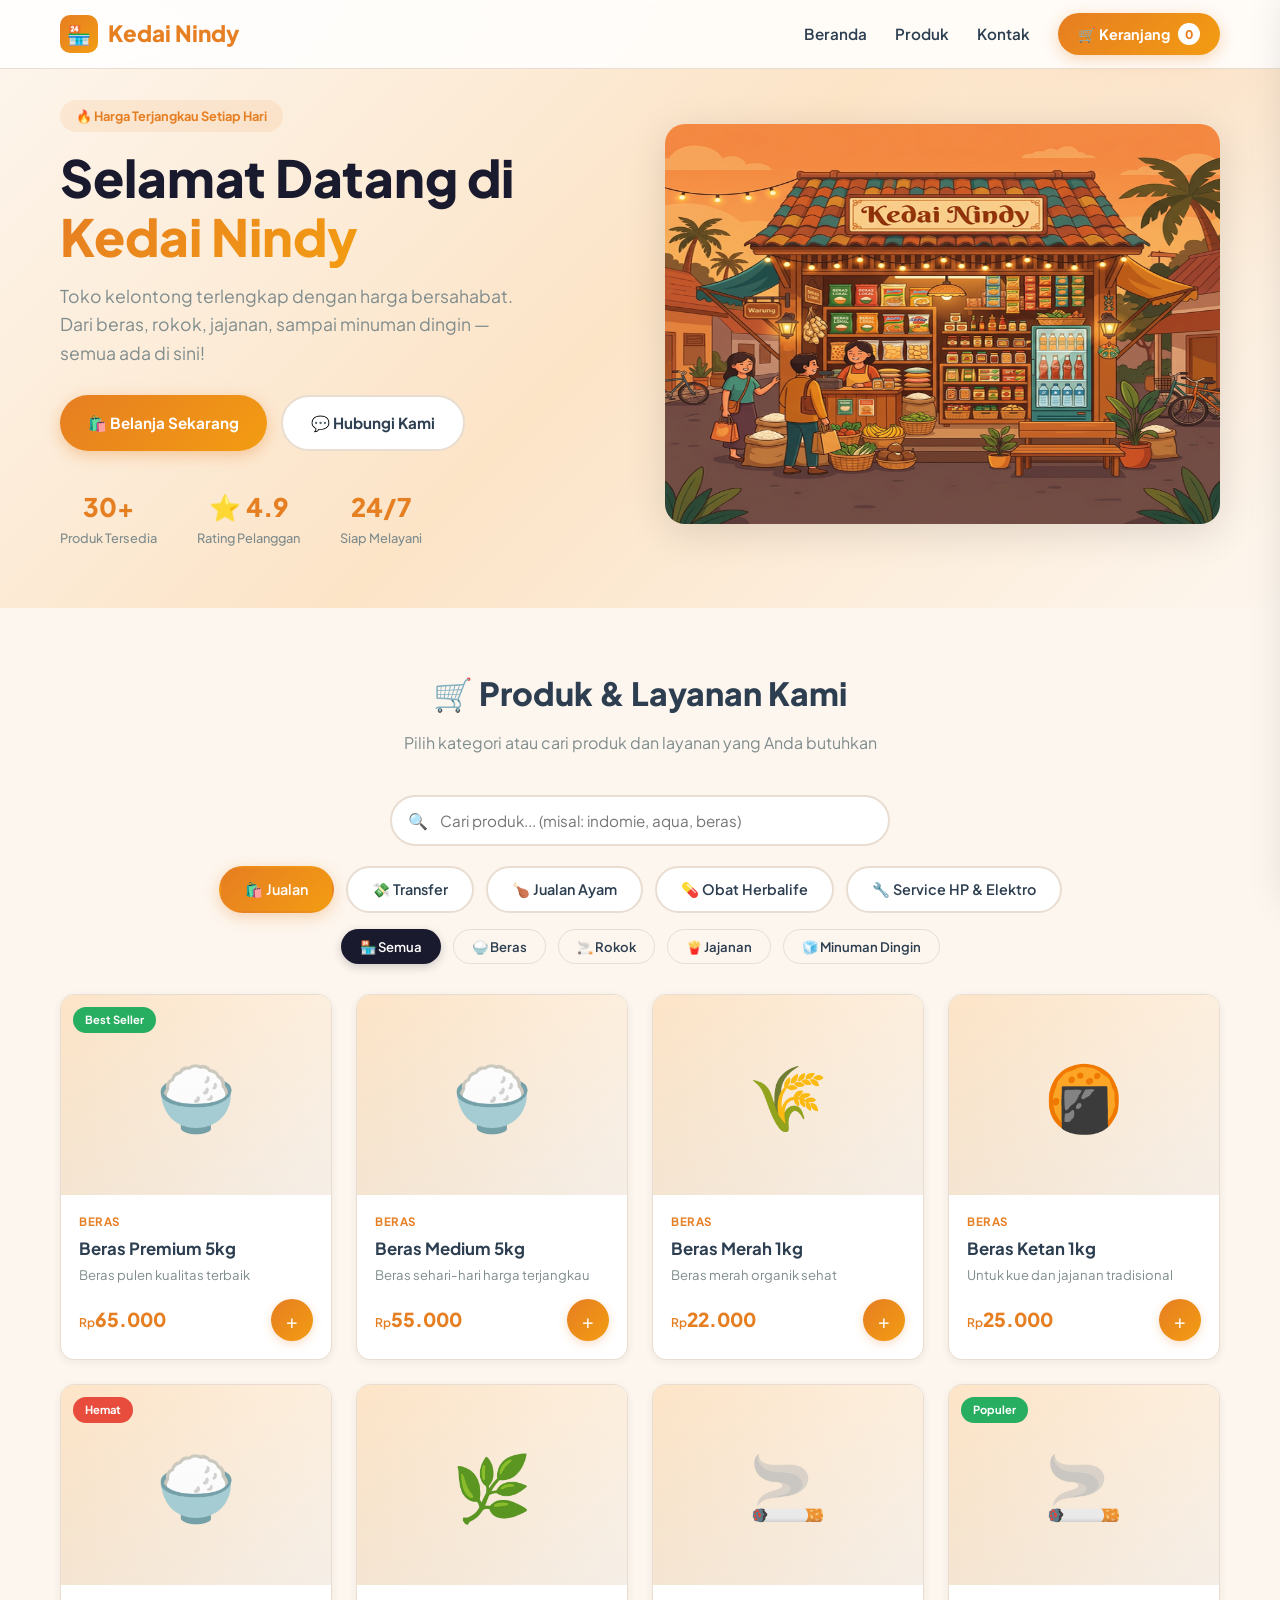
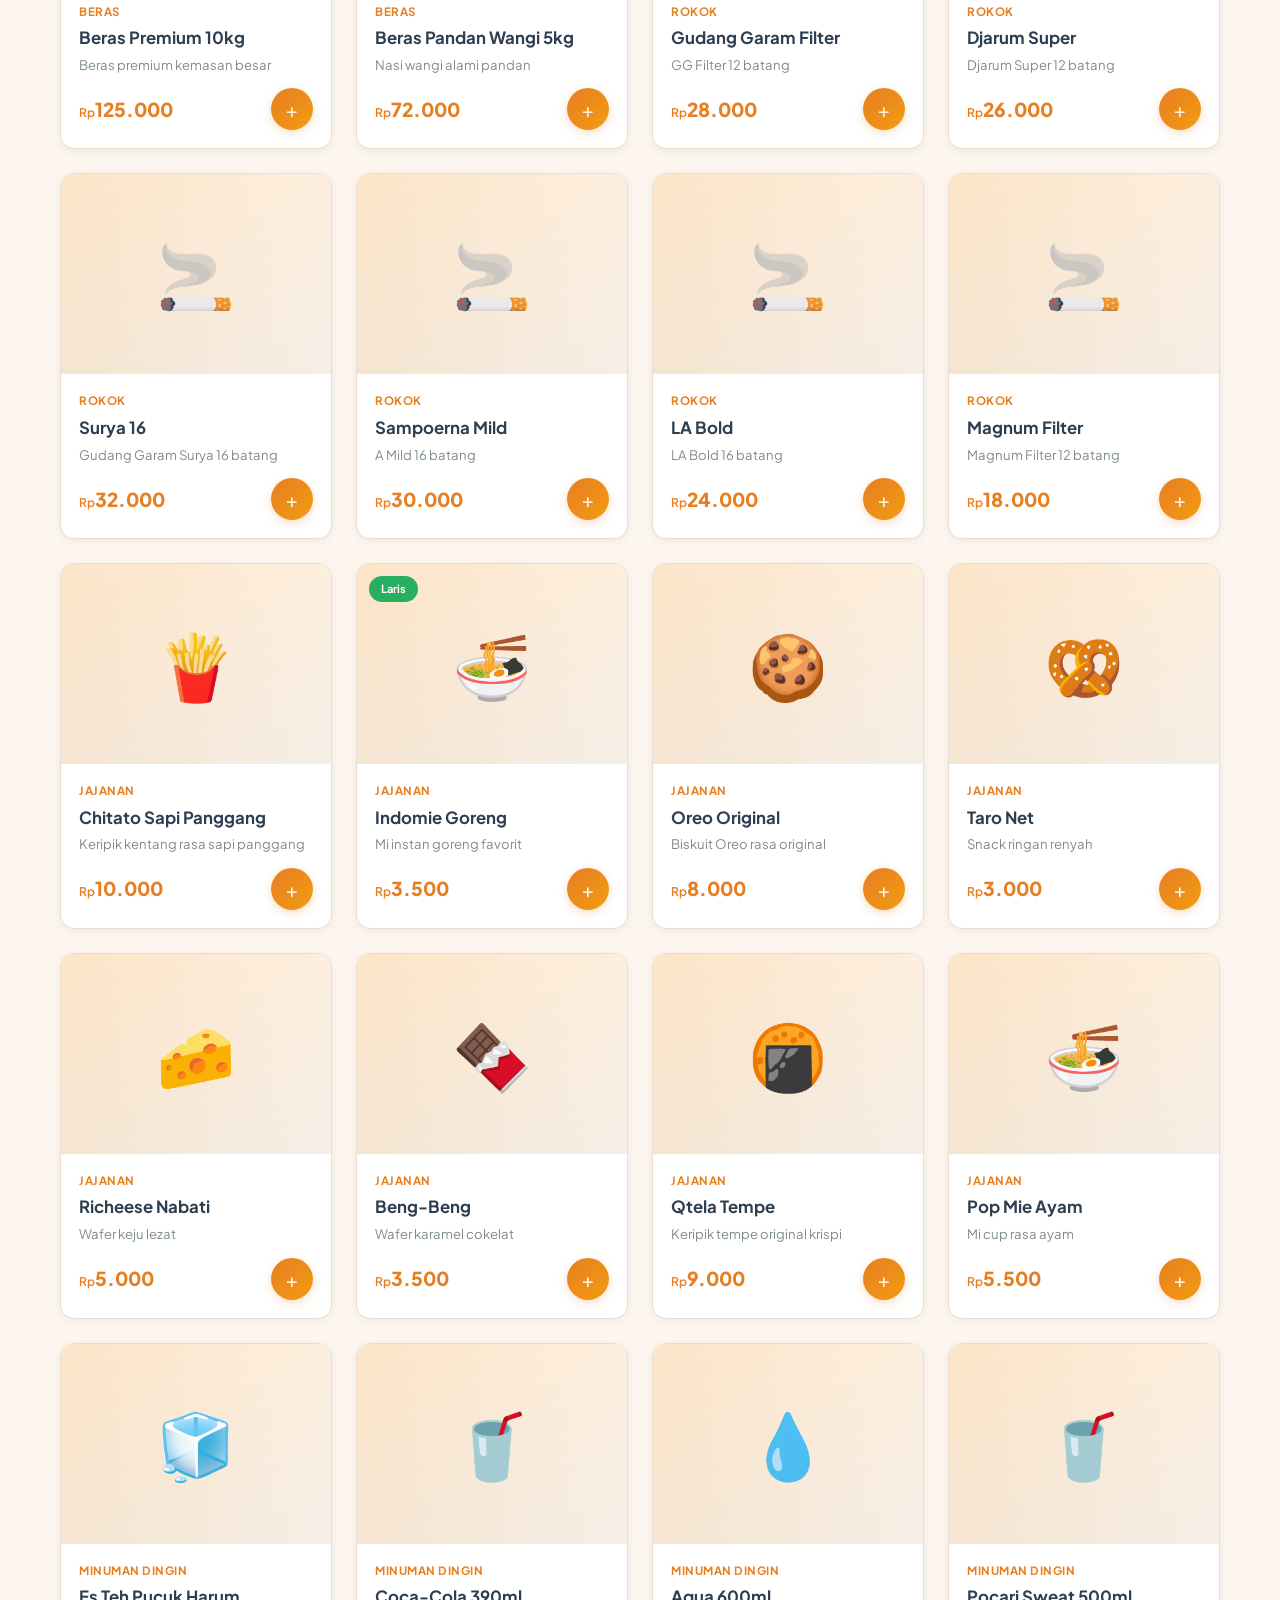
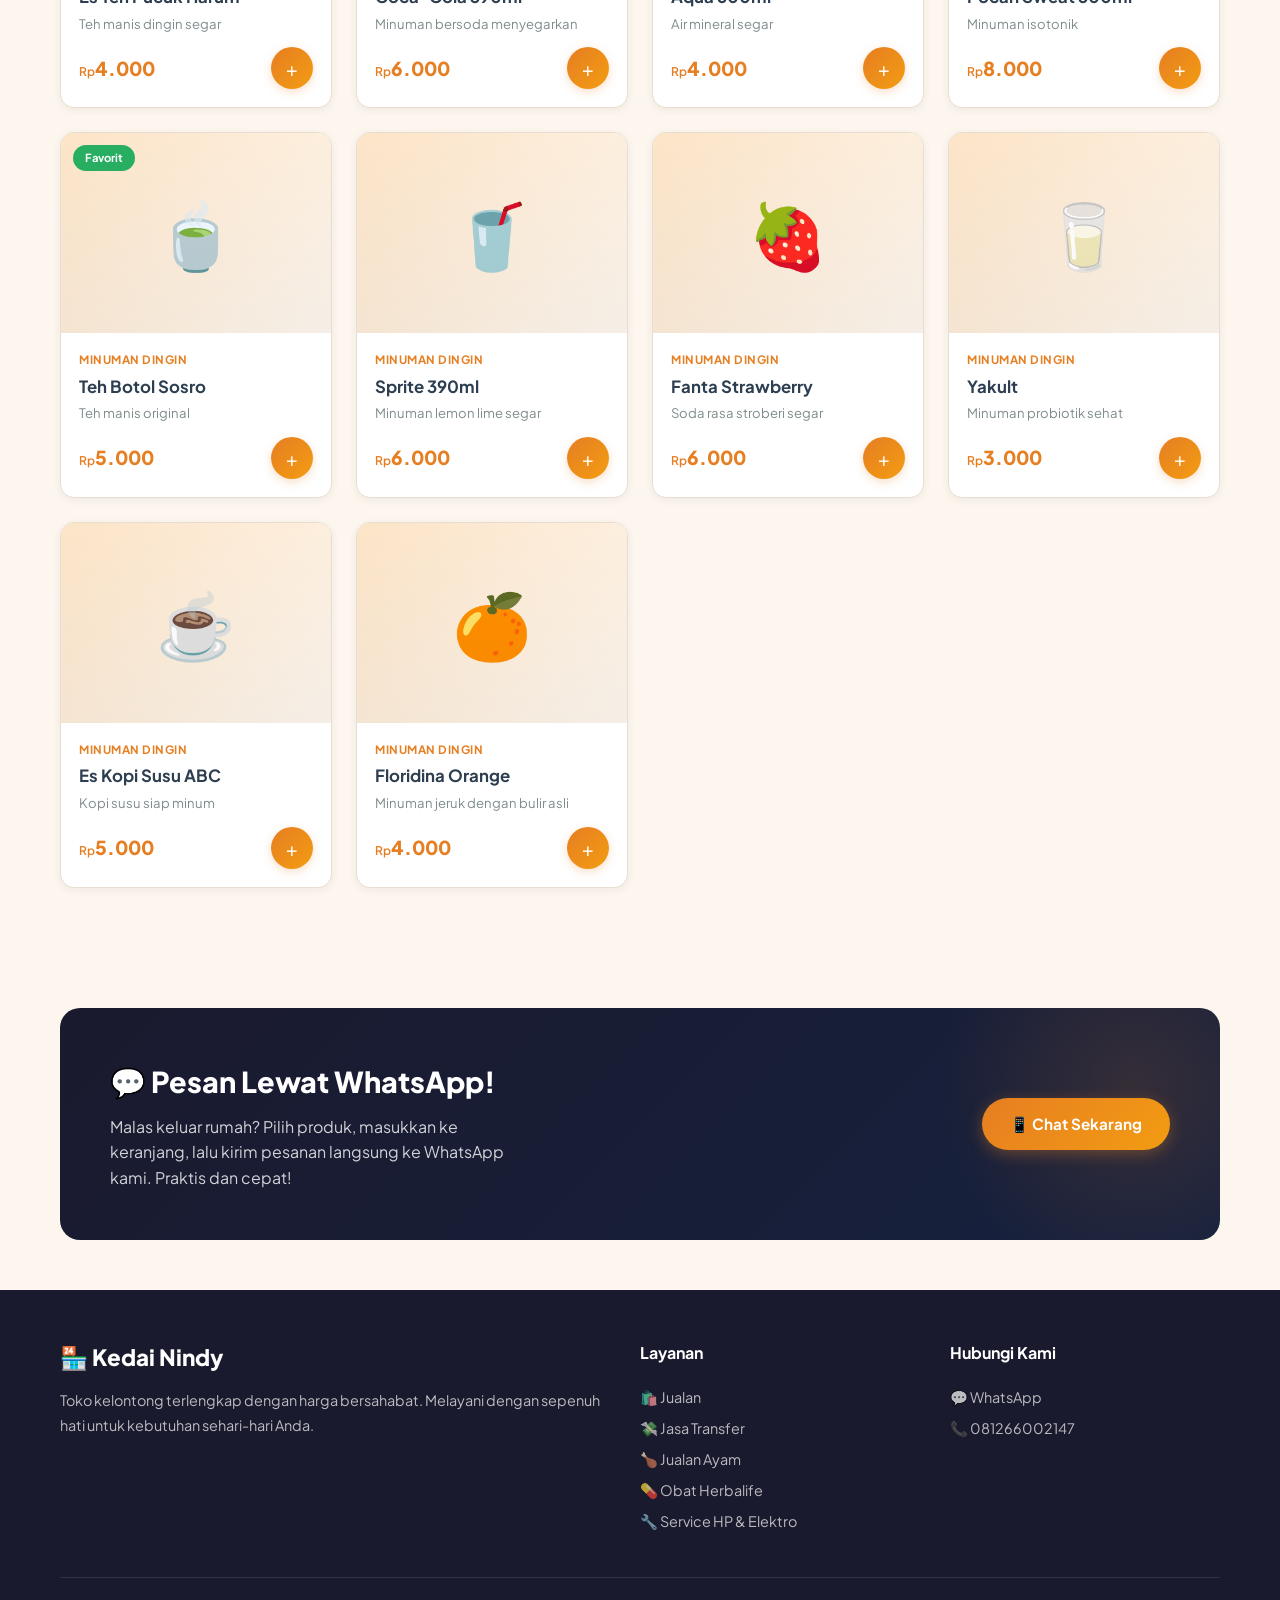
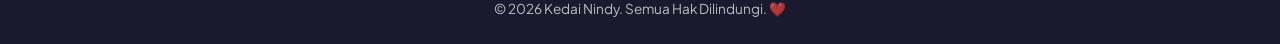
==== commit bbdee1f3: "Add files via upload" ====
--- a/index.html
+++ b/index.html
@@ -1,14 +1,18 @@
 <!DOCTYPE html>
 <html lang="id">
+
 <head>
   <meta charset="UTF-8">
   <meta name="viewport" content="width=device-width, initial-scale=1.0">
   <title>Kedai Nindy - Toko Kelontong Terlengkap</title>
-  <meta name="description" content="Kedai Nindy menyediakan beras, rokok, jajanan, dan minuman dingin dengan harga terjangkau. Pesan langsung via WhatsApp!">
+  <meta name="description"
+    content="Kedai Nindy menyediakan beras, rokok, jajanan, minuman dingin, ayam potong, obat Herbalife, jasa transfer, dan service HP & elektronik. Pesan langsung via WhatsApp!">
   <meta name="keywords" content="kedai nindy, toko kelontong, warung, beras, rokok, jajanan, minuman dingin">
   <link rel="stylesheet" href="style.css">
-  <link rel="icon" href="data:image/svg+xml,<svg xmlns='http://www.w3.org/2000/svg' viewBox='0 0 100 100'><text y='.9em' font-size='90'>🏪</text></svg>">
+  <link rel="icon"
+    href="data:image/svg+xml,<svg xmlns='http://www.w3.org/2000/svg' viewBox='0 0 100 100'><text y='.9em' font-size='90'>🏪</text></svg>">
 </head>
+
 <body>
 
   <!-- ===== NAVBAR ===== -->
@@ -39,7 +43,8 @@
       <div class="hero-content">
         <div class="hero-badge">🔥 Harga Terjangkau Setiap Hari</div>
         <h1>Selamat Datang di<br><span>Kedai Nindy</span></h1>
-        <p>Toko kelontong terlengkap dengan harga bersahabat. Dari beras, rokok, jajanan, sampai minuman dingin — semua ada di sini!</p>
+        <p>Toko kelontong terlengkap dengan harga bersahabat. Dari beras, rokok, jajanan, sampai minuman dingin — semua
+          ada di sini!</p>
         <div class="hero-actions">
           <a href="#produk" class="btn btn-primary">🛍️ Belanja Sekarang</a>
           <a href="https://wa.me/6281266002147" target="_blank" class="btn btn-outline">💬 Hubungi Kami</a>
@@ -69,25 +74,85 @@
   <section class="categories" id="produk">
     <div class="container">
       <div class="section-header">
-        <h2>🛒 Produk Kami</h2>
-        <p>Pilih kategori atau cari produk yang Anda butuhkan</p>
+        <h2>🛒 Produk & Layanan Kami</h2>
+        <p>Pilih kategori atau cari produk dan layanan yang Anda butuhkan</p>
       </div>
 
       <!-- Search -->
       <div class="search-section">
         <div class="search-bar">
           <span class="search-icon">🔍</span>
-          <input type="text" id="searchInput" placeholder="Cari produk... (misal: indomie, aqua, beras)" autocomplete="off">
-        </div>
-      </div>
-
-      <!-- Category Tabs -->
-      <div class="category-tabs">
-        <button class="category-tab active" data-category="semua" onclick="setCategory('semua')">🏪 Semua</button>
-        <button class="category-tab" data-category="beras" onclick="setCategory('beras')">🍚 Beras</button>
-        <button class="category-tab" data-category="rokok" onclick="setCategory('rokok')">🚬 Rokok</button>
-        <button class="category-tab" data-category="jajanan" onclick="setCategory('jajanan')">🍟 Jajanan</button>
-        <button class="category-tab" data-category="minuman" onclick="setCategory('minuman')">🧊 Minuman Dingin</button>
+          <input type="text" id="searchInput" placeholder="Cari produk... (misal: indomie, aqua, beras)"
+            autocomplete="off">
+        </div>
+      </div>
+
+      <!-- Main Category Tabs -->
+      <div class="category-tabs main-tabs">
+        <button class="category-tab active" data-category="jualan" onclick="setMainCategory('jualan')">🛍️
+          Jualan</button>
+        <button class="category-tab" data-category="transfer" onclick="setMainCategory('transfer')">💸 Transfer</button>
+        <button class="category-tab" data-category="ayam" onclick="setMainCategory('ayam')">🍗 Jualan Ayam</button>
+        <button class="category-tab" data-category="herbalife" onclick="setMainCategory('herbalife')">💊 Obat
+          Herbalife</button>
+        <button class="category-tab" data-category="service" onclick="setMainCategory('service')">🔧 Service HP &
+          Elektro</button>
+      </div>
+
+      <!-- Sub-category Tabs (for Jualan) -->
+      <div class="category-tabs sub-tabs" id="subTabs">
+        <button class="category-tab sub-tab active" data-category="semua" onclick="setCategory('semua')">🏪
+          Semua</button>
+        <button class="category-tab sub-tab" data-category="beras" onclick="setCategory('beras')">🍚 Beras</button>
+        <button class="category-tab sub-tab" data-category="rokok" onclick="setCategory('rokok')">🚬 Rokok</button>
+        <button class="category-tab sub-tab" data-category="jajanan" onclick="setCategory('jajanan')">🍟
+          Jajanan</button>
+        <button class="category-tab sub-tab" data-category="minuman" onclick="setCategory('minuman')">🧊 Minuman
+          Dingin</button>
+      </div>
+
+      <!-- Transfer Calculator Section -->
+      <div class="transfer-section" id="transferSection" style="display:none;">
+        <div class="transfer-card">
+          <div class="transfer-header">
+            <div class="transfer-icon">💸</div>
+            <h3>Jasa Transfer Uang</h3>
+            <p>Hitung biaya transfer berdasarkan nominal yang ingin dikirim</p>
+          </div>
+          <div class="transfer-calculator">
+            <label for="transferAmount">Masukkan Nominal Transfer</label>
+            <div class="transfer-input-wrap">
+              <span class="transfer-prefix">Rp</span>
+              <input type="text" id="transferAmount" placeholder="Contoh: 500000" oninput="calculateTransferFee()"
+                autocomplete="off">
+            </div>
+            <div class="transfer-result" id="transferResult">
+              <div class="transfer-result-row">
+                <span>Nominal Transfer</span>
+                <span id="transferNominal">Rp0</span>
+              </div>
+              <div class="transfer-result-row">
+                <span>Biaya Admin</span>
+                <span id="transferFee" class="fee-amount">Rp0</span>
+              </div>
+              <div class="transfer-result-row total-row">
+                <span>Total Bayar</span>
+                <span id="transferTotal">Rp0</span>
+              </div>
+            </div>
+            <div class="transfer-fee-info">
+              <h4>📋 Daftar Biaya Transfer</h4>
+              <div class="fee-table">
+                <div class="fee-row"><span>Di bawah Rp500.000</span><span class="fee-badge">Rp5.000</span></div>
+                <div class="fee-row"><span>Rp500.000 - Rp2.000.000</span><span class="fee-badge">Rp10.000</span></div>
+                <div class="fee-row"><span>Rp2.000.001 - Rp5.000.000</span><span class="fee-badge">Rp15.000</span></div>
+                <div class="fee-row"><span>Di atas Rp5.000.000</span><span class="fee-badge">Rp20.000</span></div>
+              </div>
+            </div>
+            <a href="https://wa.me/6281266002147?text=Halo%20Kedai%20Nindy%2C%20saya%20mau%20jasa%20transfer."
+              target="_blank" class="btn btn-primary transfer-wa-btn">💬 Hubungi via WhatsApp</a>
+          </div>
+        </div>
       </div>
 
       <!-- Products Grid -->
@@ -103,7 +168,8 @@
       <div class="promo-card">
         <div class="promo-content">
           <h2>💬 Pesan Lewat WhatsApp!</h2>
-          <p>Malas keluar rumah? Pilih produk, masukkan ke keranjang, lalu kirim pesanan langsung ke WhatsApp kami. Praktis dan cepat!</p>
+          <p>Malas keluar rumah? Pilih produk, masukkan ke keranjang, lalu kirim pesanan langsung ke WhatsApp kami.
+            Praktis dan cepat!</p>
         </div>
         <a href="https://wa.me/6281266002147" target="_blank" class="btn btn-primary">📱 Chat Sekarang</a>
       </div>
@@ -116,14 +182,16 @@
       <div class="footer-grid">
         <div class="footer-brand">
           <h3>🏪 Kedai Nindy</h3>
-          <p>Toko kelontong terlengkap dengan harga bersahabat. Melayani dengan sepenuh hati untuk kebutuhan sehari-hari Anda.</p>
+          <p>Toko kelontong terlengkap dengan harga bersahabat. Melayani dengan sepenuh hati untuk kebutuhan sehari-hari
+            Anda.</p>
         </div>
         <div class="footer-col">
-          <h4>Kategori</h4>
-          <a href="#" onclick="setCategory('beras'); return false;">🍚 Beras</a>
-          <a href="#" onclick="setCategory('rokok'); return false;">🚬 Rokok</a>
-          <a href="#" onclick="setCategory('jajanan'); return false;">🍟 Jajanan</a>
-          <a href="#" onclick="setCategory('minuman'); return false;">🧊 Minuman Dingin</a>
+          <h4>Layanan</h4>
+          <a href="#" onclick="setMainCategory('jualan'); return false;">🛍️ Jualan</a>
+          <a href="#" onclick="setMainCategory('transfer'); return false;">💸 Jasa Transfer</a>
+          <a href="#" onclick="setMainCategory('ayam'); return false;">🍗 Jualan Ayam</a>
+          <a href="#" onclick="setMainCategory('herbalife'); return false;">💊 Obat Herbalife</a>
+          <a href="#" onclick="setMainCategory('service'); return false;">🔧 Service HP & Elektro</a>
         </div>
         <div class="footer-col">
           <h4>Hubungi Kami</h4>
@@ -157,7 +225,10 @@
         <span class="total-amount" id="cartTotal">Rp0</span>
       </div>
       <button class="cart-wa-btn" id="waBtn" onclick="sendWhatsApp()" disabled>
-        <svg width="20" height="20" viewBox="0 0 24 24" fill="white"><path d="M17.472 14.382c-.297-.149-1.758-.867-2.03-.967-.273-.099-.471-.148-.67.15-.197.297-.767.966-.94 1.164-.173.199-.347.223-.644.075-.297-.15-1.255-.463-2.39-1.475-.883-.788-1.48-1.761-1.653-2.059-.173-.297-.018-.458.13-.606.134-.133.298-.347.446-.52.149-.174.198-.298.298-.497.099-.198.05-.371-.025-.52-.075-.149-.669-1.612-.916-2.207-.242-.579-.487-.5-.669-.51-.173-.008-.371-.01-.57-.01-.198 0-.52.074-.792.372-.272.297-1.04 1.016-1.04 2.479 0 1.462 1.065 2.875 1.213 3.074.149.198 2.096 3.2 5.077 4.487.709.306 1.262.489 1.694.625.712.227 1.36.195 1.871.118.571-.085 1.758-.719 2.006-1.413.248-.694.248-1.289.173-1.413-.074-.124-.272-.198-.57-.347m-5.421 7.403h-.004a9.87 9.87 0 01-5.031-1.378l-.361-.214-3.741.982.998-3.648-.235-.374a9.86 9.86 0 01-1.51-5.26c.001-5.45 4.436-9.884 9.888-9.884 2.64 0 5.122 1.03 6.988 2.898a9.825 9.825 0 012.893 6.994c-.003 5.45-4.437 9.884-9.885 9.884m8.413-18.297A11.815 11.815 0 0012.05 0C5.495 0 .16 5.335.157 11.892c0 2.096.547 4.142 1.588 5.945L.057 24l6.305-1.654a11.882 11.882 0 005.683 1.448h.005c6.554 0 11.89-5.335 11.893-11.893a11.821 11.821 0 00-3.48-8.413z"/></svg>
+        <svg width="20" height="20" viewBox="0 0 24 24" fill="white">
+          <path
+            d="M17.472 14.382c-.297-.149-1.758-.867-2.03-.967-.273-.099-.471-.148-.67.15-.197.297-.767.966-.94 1.164-.173.199-.347.223-.644.075-.297-.15-1.255-.463-2.39-1.475-.883-.788-1.48-1.761-1.653-2.059-.173-.297-.018-.458.13-.606.134-.133.298-.347.446-.52.149-.174.198-.298.298-.497.099-.198.05-.371-.025-.52-.075-.149-.669-1.612-.916-2.207-.242-.579-.487-.5-.669-.51-.173-.008-.371-.01-.57-.01-.198 0-.52.074-.792.372-.272.297-1.04 1.016-1.04 2.479 0 1.462 1.065 2.875 1.213 3.074.149.198 2.096 3.2 5.077 4.487.709.306 1.262.489 1.694.625.712.227 1.36.195 1.871.118.571-.085 1.758-.719 2.006-1.413.248-.694.248-1.289.173-1.413-.074-.124-.272-.198-.57-.347m-5.421 7.403h-.004a9.87 9.87 0 01-5.031-1.378l-.361-.214-3.741.982.998-3.648-.235-.374a9.86 9.86 0 01-1.51-5.26c.001-5.45 4.436-9.884 9.888-9.884 2.64 0 5.122 1.03 6.988 2.898a9.825 9.825 0 012.893 6.994c-.003 5.45-4.437 9.884-9.885 9.884m8.413-18.297A11.815 11.815 0 0012.05 0C5.495 0 .16 5.335.157 11.892c0 2.096.547 4.142 1.588 5.945L.057 24l6.305-1.654a11.882 11.882 0 005.683 1.448h.005c6.554 0 11.89-5.335 11.893-11.893a11.821 11.821 0 00-3.48-8.413z" />
+        </svg>
         Pesan via WhatsApp
       </button>
     </div>
@@ -171,4 +242,5 @@
 
   <script src="script.js"></script>
 </body>
-</html>
+
+</html>
--- a/style.css
+++ b/style.css
@@ -384,6 +384,216 @@
   box-shadow: 0 4px 15px rgba(230,126,34,0.3);
 }
 
+/* ---------- Main & Sub Tabs ---------- */
+.main-tabs {
+  margin-bottom: 16px;
+}
+
+.sub-tabs {
+  margin-bottom: 30px;
+}
+
+.sub-tab {
+  padding: 8px 18px;
+  font-size: 0.82rem;
+  border-radius: 20px;
+  background: transparent;
+  border: 1.5px solid var(--color-border);
+}
+
+.sub-tab.active {
+  background: var(--color-bg-dark);
+  color: white;
+  border-color: transparent;
+  box-shadow: 0 3px 10px rgba(26,26,46,0.2);
+}
+
+.sub-tab:hover:not(.active) {
+  border-color: var(--color-bg-dark);
+  color: var(--color-bg-dark);
+}
+
+/* ---------- Transfer Section ---------- */
+.transfer-section {
+  max-width: 600px;
+  margin: 0 auto;
+  padding-bottom: 40px;
+  animation: fadeInUp 0.5s ease;
+}
+
+.transfer-card {
+  background: var(--color-bg-card);
+  border-radius: var(--radius-lg);
+  overflow: hidden;
+  box-shadow: var(--shadow-md);
+  border: 1px solid var(--color-border);
+}
+
+.transfer-header {
+  background: linear-gradient(135deg, #1a1a2e 0%, #16213e 100%);
+  color: white;
+  padding: 36px 32px;
+  text-align: center;
+}
+
+.transfer-icon {
+  font-size: 3rem;
+  margin-bottom: 12px;
+}
+
+.transfer-header h3 {
+  font-size: 1.5rem;
+  font-weight: 800;
+  margin-bottom: 6px;
+}
+
+.transfer-header p {
+  opacity: 0.75;
+  font-size: 0.9rem;
+}
+
+.transfer-calculator {
+  padding: 32px;
+}
+
+.transfer-calculator label {
+  font-weight: 700;
+  font-size: 0.9rem;
+  display: block;
+  margin-bottom: 8px;
+  color: var(--color-text);
+}
+
+.transfer-input-wrap {
+  display: flex;
+  align-items: center;
+  border: 2px solid var(--color-border);
+  border-radius: var(--radius-md);
+  overflow: hidden;
+  transition: var(--transition);
+  margin-bottom: 24px;
+}
+
+.transfer-input-wrap:focus-within {
+  border-color: var(--color-primary);
+  box-shadow: 0 0 0 4px rgba(230,126,34,0.1);
+}
+
+.transfer-prefix {
+  padding: 14px 16px;
+  background: var(--color-bg);
+  font-weight: 700;
+  font-size: 1rem;
+  color: var(--color-text-light);
+  border-right: 2px solid var(--color-border);
+}
+
+.transfer-input-wrap input {
+  flex: 1;
+  padding: 14px 16px;
+  border: none;
+  outline: none;
+  font-family: inherit;
+  font-size: 1.1rem;
+  font-weight: 600;
+  color: var(--color-text);
+  background: transparent;
+}
+
+.transfer-result {
+  background: var(--color-bg);
+  border-radius: var(--radius-md);
+  padding: 20px;
+  margin-bottom: 24px;
+}
+
+.transfer-result-row {
+  display: flex;
+  justify-content: space-between;
+  align-items: center;
+  padding: 8px 0;
+  font-size: 0.95rem;
+}
+
+.transfer-result-row span:first-child {
+  color: var(--color-text-light);
+}
+
+.transfer-result-row span:last-child {
+  font-weight: 700;
+}
+
+.transfer-result-row .fee-amount {
+  color: var(--color-primary);
+}
+
+.transfer-result-row.total-row {
+  border-top: 2px solid var(--color-border);
+  margin-top: 8px;
+  padding-top: 14px;
+}
+
+.transfer-result-row.total-row span:first-child {
+  font-weight: 700;
+  color: var(--color-text);
+}
+
+.transfer-result-row.total-row span:last-child {
+  font-size: 1.2rem;
+  font-weight: 800;
+  color: var(--color-primary);
+}
+
+.transfer-fee-info {
+  margin-bottom: 24px;
+}
+
+.transfer-fee-info h4 {
+  font-size: 0.95rem;
+  font-weight: 700;
+  margin-bottom: 12px;
+  color: var(--color-text);
+}
+
+.fee-table {
+  display: flex;
+  flex-direction: column;
+  gap: 8px;
+}
+
+.fee-row {
+  display: flex;
+  justify-content: space-between;
+  align-items: center;
+  padding: 10px 14px;
+  background: var(--color-bg);
+  border-radius: var(--radius-sm);
+  font-size: 0.88rem;
+}
+
+.fee-row span:first-child {
+  color: var(--color-text-light);
+}
+
+.fee-badge {
+  background: linear-gradient(135deg, var(--color-primary), var(--color-primary-light));
+  color: white;
+  padding: 4px 12px;
+  border-radius: 20px;
+  font-size: 0.78rem;
+  font-weight: 700;
+}
+
+.transfer-wa-btn {
+  width: 100%;
+  text-align: center;
+  justify-content: center;
+  font-size: 1rem;
+  padding: 16px;
+  position: relative;
+  z-index: 2;
+}
+
 /* ---------- Products Grid ---------- */
 .products-grid {
   display: grid;
@@ -435,6 +645,26 @@
   font-size: 4rem;
   position: relative;
   overflow: hidden;
+}
+
+.product-image.ayam-bg {
+  background: linear-gradient(135deg, #fde2e2, #fdf6ee);
+}
+
+.product-image.herbalife-bg {
+  background: linear-gradient(135deg, #d4efdf, #eafaf1);
+}
+
+.product-image.service-bg {
+  background: linear-gradient(135deg, #d6eaf8, #ebf5fb);
+}
+
+.price-prefix {
+  font-size: 0.65rem;
+  font-weight: 600;
+  color: var(--color-text-light);
+  text-transform: uppercase;
+  letter-spacing: 0.3px;
 }
 
 .product-image::after {
@@ -774,6 +1004,7 @@
   height: 400px;
   background: radial-gradient(circle, rgba(230,126,34,0.15) 0%, transparent 70%);
   border-radius: 50%;
+  pointer-events: none;
 }
 
 .promo-content h2 {
@@ -789,6 +1020,8 @@
 
 .promo-card .btn-primary {
   flex-shrink: 0;
+  position: relative;
+  z-index: 2;
 }
 
 /* ---------- Footer ---------- */
@@ -1025,6 +1258,19 @@
     flex-direction: column;
     text-align: center;
     padding: 36px 24px;
+  }
+
+  .transfer-calculator {
+    padding: 24px;
+  }
+
+  .main-tabs {
+    gap: 8px;
+  }
+
+  .main-tabs .category-tab {
+    padding: 10px 16px;
+    font-size: 0.8rem;
   }
 }
 
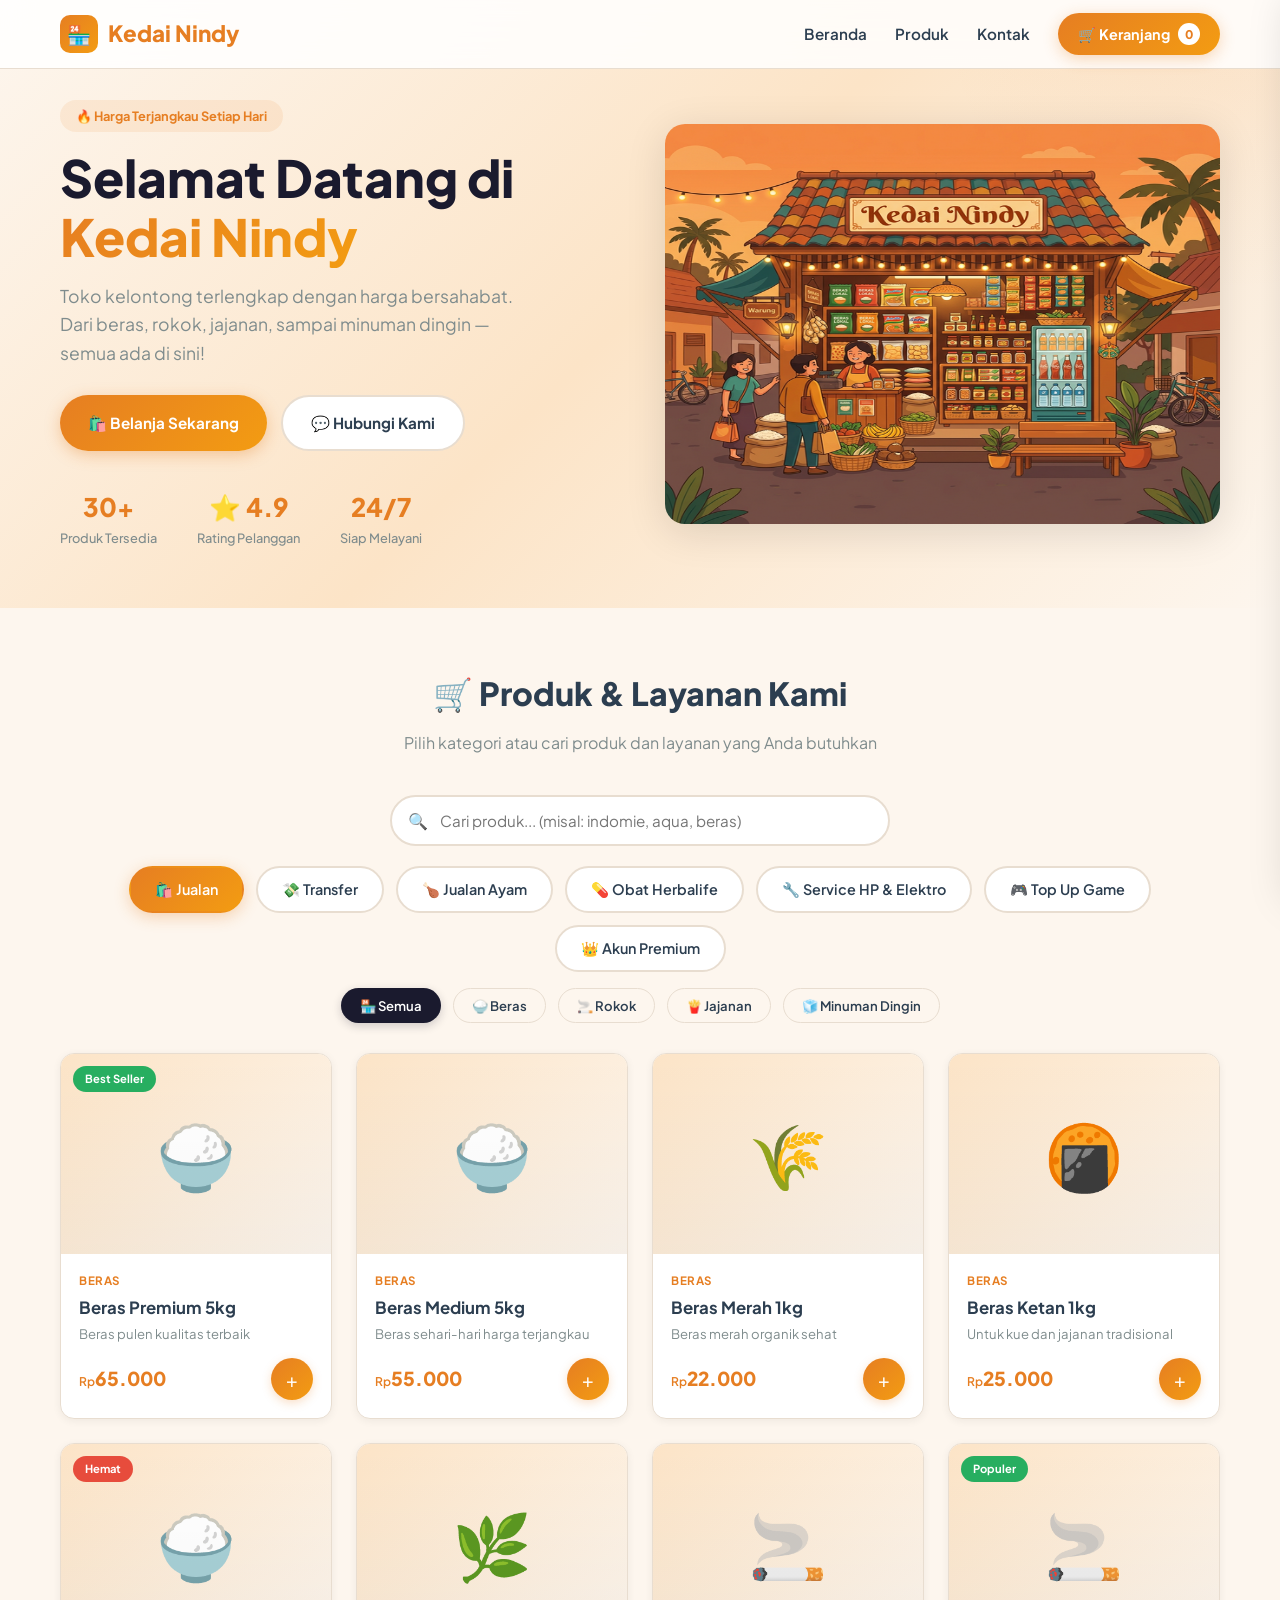
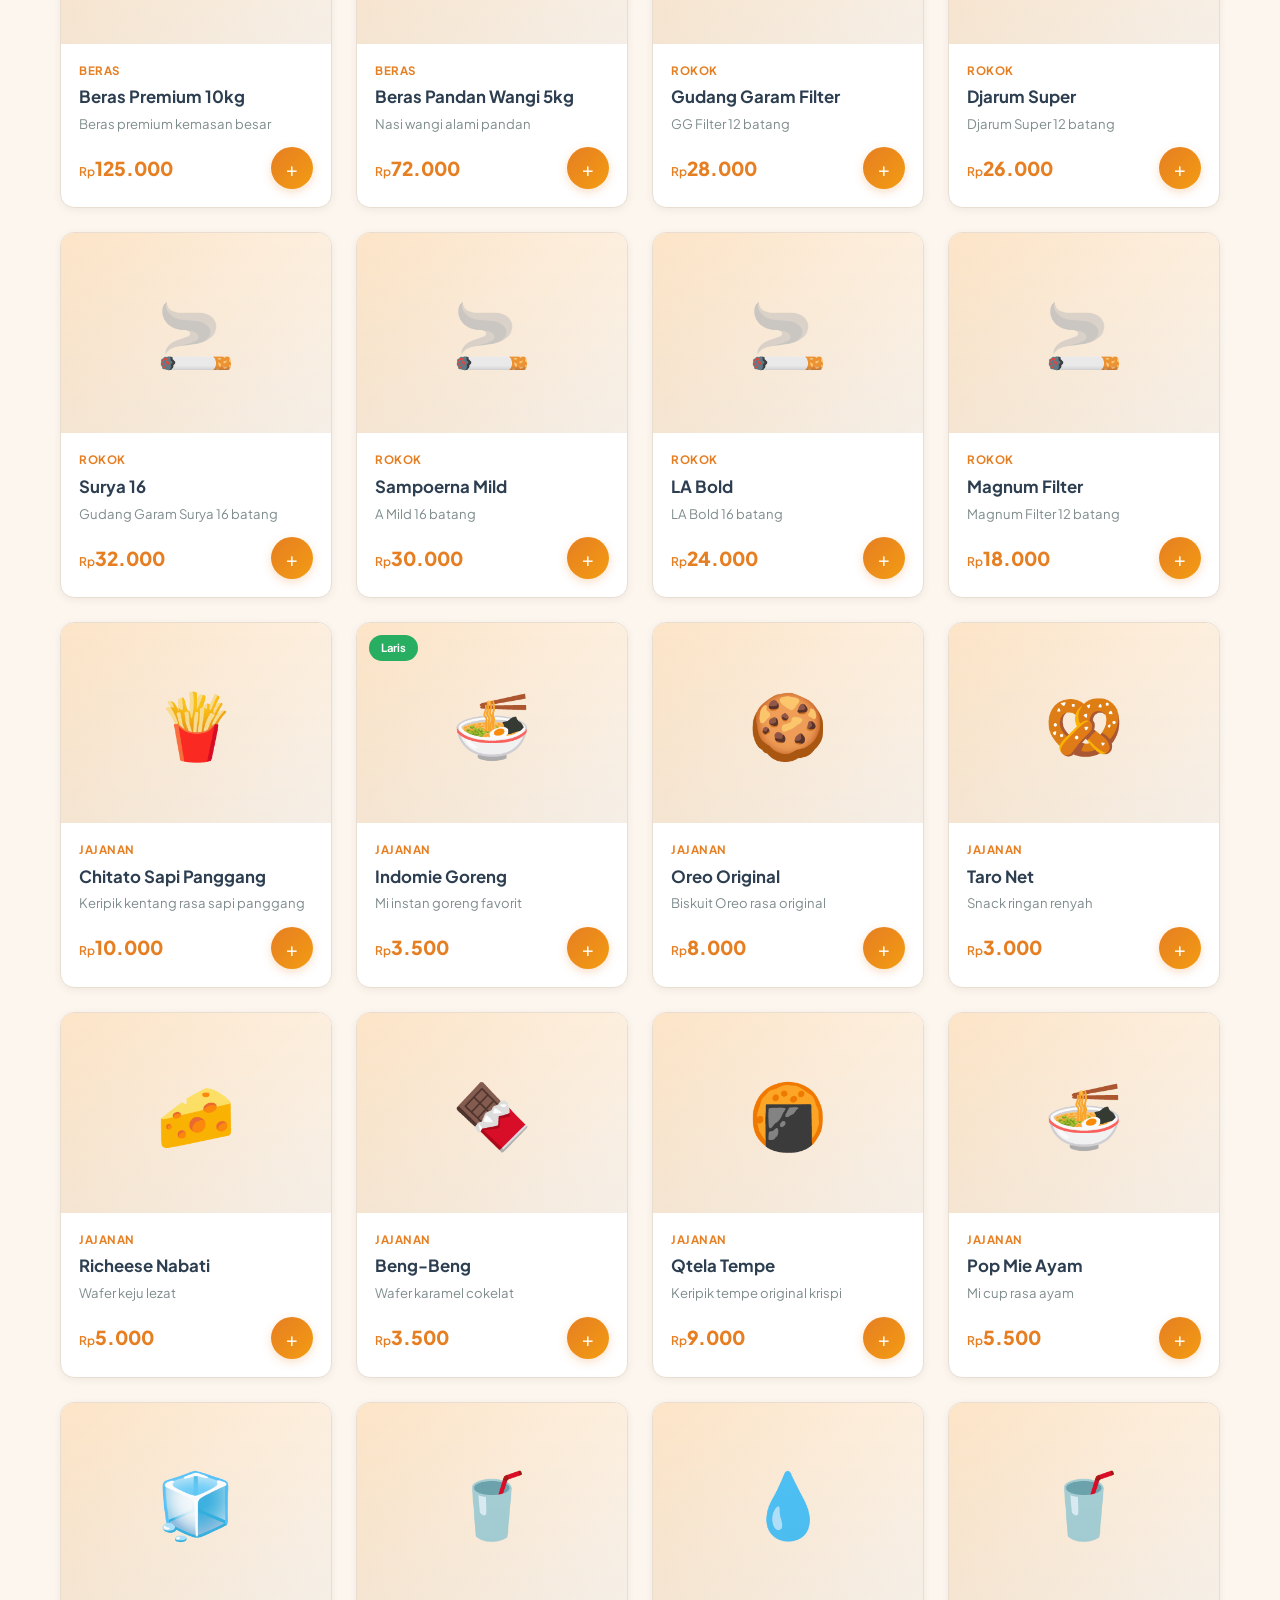
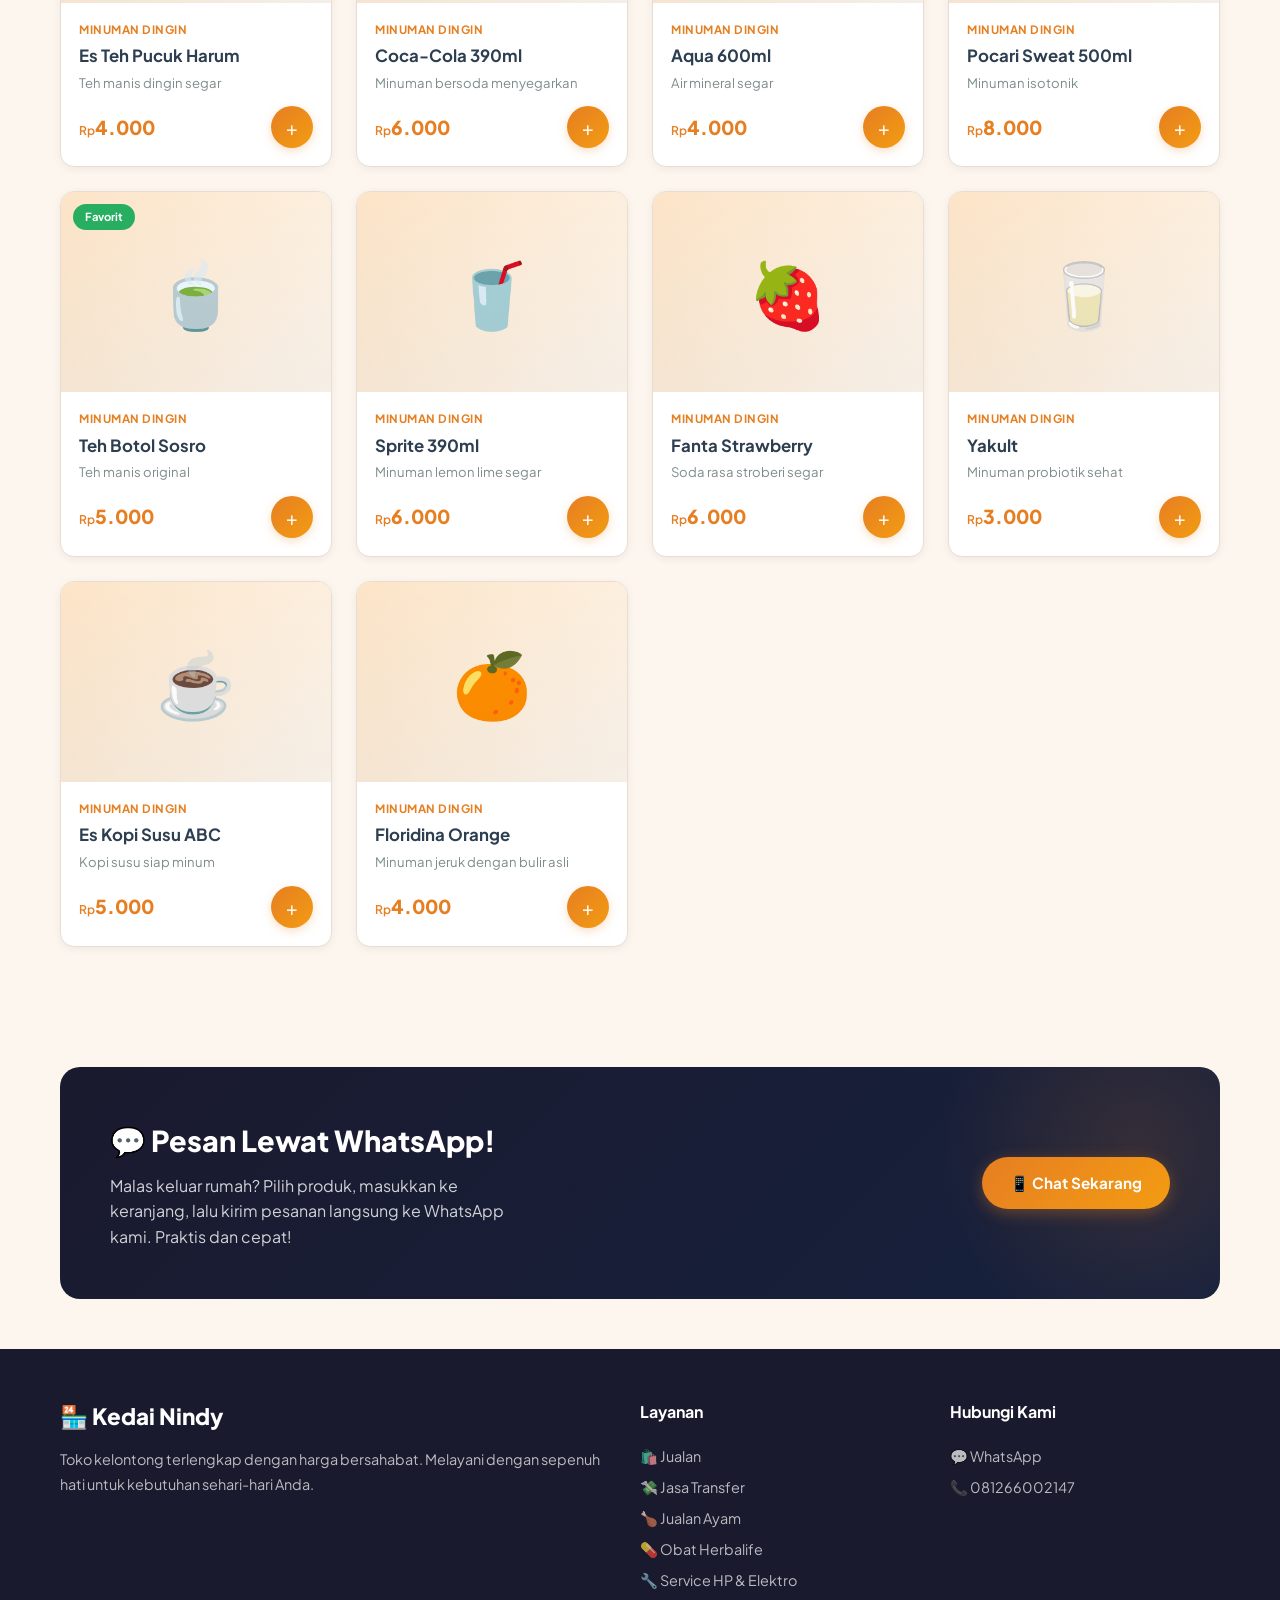
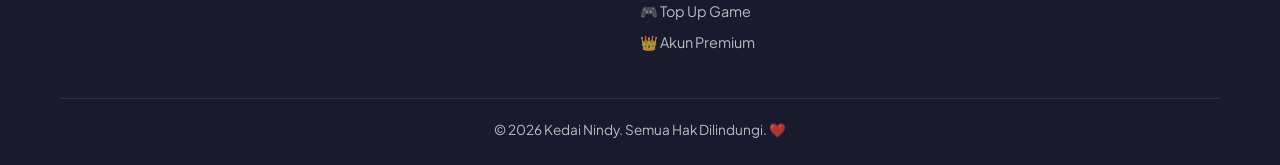
==== commit 89527713: "Add files via upload" ====
--- a/index.html
+++ b/index.html
@@ -97,6 +97,8 @@
           Herbalife</button>
         <button class="category-tab" data-category="service" onclick="setMainCategory('service')">🔧 Service HP &
           Elektro</button>
+        <button class="category-tab" data-category="topup" onclick="setMainCategory('topup')">🎮 Top Up Game</button>
+        <button class="category-tab" data-category="akun" onclick="setMainCategory('akun')">👑 Akun Premium</button>
       </div>
 
       <!-- Sub-category Tabs (for Jualan) -->
@@ -192,6 +194,8 @@
           <a href="#" onclick="setMainCategory('ayam'); return false;">🍗 Jualan Ayam</a>
           <a href="#" onclick="setMainCategory('herbalife'); return false;">💊 Obat Herbalife</a>
           <a href="#" onclick="setMainCategory('service'); return false;">🔧 Service HP & Elektro</a>
+          <a href="#" onclick="setMainCategory('topup'); return false;">🎮 Top Up Game</a>
+          <a href="#" onclick="setMainCategory('akun'); return false;">👑 Akun Premium</a>
         </div>
         <div class="footer-col">
           <h4>Hubungi Kami</h4>
--- a/style.css
+++ b/style.css
@@ -21,9 +21,9 @@
   --color-success: #2ecc71;
   --color-danger: #e74c3c;
   --color-whatsapp: #25D366;
-  --shadow-sm: 0 2px 8px rgba(0,0,0,0.06);
-  --shadow-md: 0 4px 20px rgba(0,0,0,0.08);
-  --shadow-lg: 0 8px 40px rgba(0,0,0,0.12);
+  --shadow-sm: 0 2px 8px rgba(0, 0, 0, 0.06);
+  --shadow-md: 0 4px 20px rgba(0, 0, 0, 0.08);
+  --shadow-lg: 0 8px 40px rgba(0, 0, 0, 0.12);
   --shadow-glow: 0 0 20px rgba(230, 126, 34, 0.3);
   --radius-sm: 8px;
   --radius-md: 14px;
@@ -33,7 +33,9 @@
 }
 
 /* ---------- Reset & Base ---------- */
-*, *::before, *::after {
+*,
+*::before,
+*::after {
   box-sizing: border-box;
   margin: 0;
   padding: 0;
@@ -51,10 +53,25 @@
   overflow-x: hidden;
 }
 
-a { text-decoration: none; color: inherit; }
-ul { list-style: none; }
-img { max-width: 100%; display: block; }
-button { cursor: pointer; border: none; font-family: inherit; }
+a {
+  text-decoration: none;
+  color: inherit;
+}
+
+ul {
+  list-style: none;
+}
+
+img {
+  max-width: 100%;
+  display: block;
+}
+
+button {
+  cursor: pointer;
+  border: none;
+  font-family: inherit;
+}
 
 /* ---------- Utility ---------- */
 .container {
@@ -70,7 +87,7 @@
   left: 0;
   right: 0;
   z-index: 1000;
-  background: rgba(255,255,255,0.85);
+  background: rgba(255, 255, 255, 0.85);
   backdrop-filter: blur(16px);
   -webkit-backdrop-filter: blur(16px);
   border-bottom: 1px solid var(--color-border);
@@ -200,7 +217,7 @@
   right: -20%;
   width: 600px;
   height: 600px;
-  background: radial-gradient(circle, rgba(230,126,34,0.08) 0%, transparent 70%);
+  background: radial-gradient(circle, rgba(230, 126, 34, 0.08) 0%, transparent 70%);
   border-radius: 50%;
 }
 
@@ -219,7 +236,7 @@
   display: inline-flex;
   align-items: center;
   gap: 6px;
-  background: rgba(230,126,34,0.1);
+  background: rgba(230, 126, 34, 0.1);
   color: var(--color-primary);
   padding: 6px 16px;
   border-radius: var(--radius-xl);
@@ -273,12 +290,12 @@
 .btn-primary {
   background: linear-gradient(135deg, var(--color-primary), var(--color-primary-light));
   color: white;
-  box-shadow: 0 4px 15px rgba(230,126,34,0.35);
+  box-shadow: 0 4px 15px rgba(230, 126, 34, 0.35);
 }
 
 .btn-primary:hover {
   transform: translateY(-3px);
-  box-shadow: 0 6px 25px rgba(230,126,34,0.45);
+  box-shadow: 0 6px 25px rgba(230, 126, 34, 0.45);
 }
 
 .btn-outline {
@@ -381,7 +398,7 @@
   background: linear-gradient(135deg, var(--color-primary), var(--color-primary-light));
   color: white;
   border-color: transparent;
-  box-shadow: 0 4px 15px rgba(230,126,34,0.3);
+  box-shadow: 0 4px 15px rgba(230, 126, 34, 0.3);
 }
 
 /* ---------- Main & Sub Tabs ---------- */
@@ -405,7 +422,7 @@
   background: var(--color-bg-dark);
   color: white;
   border-color: transparent;
-  box-shadow: 0 3px 10px rgba(26,26,46,0.2);
+  box-shadow: 0 3px 10px rgba(26, 26, 46, 0.2);
 }
 
 .sub-tab:hover:not(.active) {
@@ -476,7 +493,7 @@
 
 .transfer-input-wrap:focus-within {
   border-color: var(--color-primary);
-  box-shadow: 0 0 0 4px rgba(230,126,34,0.1);
+  box-shadow: 0 0 0 4px rgba(230, 126, 34, 0.1);
 }
 
 .transfer-prefix {
@@ -659,6 +676,14 @@
   background: linear-gradient(135deg, #d6eaf8, #ebf5fb);
 }
 
+.product-image.topup-bg {
+  background: linear-gradient(135deg, #e8daef, #f5eef8);
+}
+
+.product-image.akun-bg {
+  background: linear-gradient(135deg, #fdebd0, #fef9e7);
+}
+
 .price-prefix {
   font-size: 0.65rem;
   font-weight: 600;
@@ -671,7 +696,7 @@
   content: '';
   position: absolute;
   inset: 0;
-  background: linear-gradient(to top, rgba(0,0,0,0.03), transparent);
+  background: linear-gradient(to top, rgba(0, 0, 0, 0.03), transparent);
 }
 
 .product-info {
@@ -729,24 +754,24 @@
   justify-content: center;
   font-size: 1.2rem;
   transition: var(--transition);
-  box-shadow: 0 3px 10px rgba(230,126,34,0.25);
+  box-shadow: 0 3px 10px rgba(230, 126, 34, 0.25);
 }
 
 .add-to-cart-btn:hover {
   transform: scale(1.12);
-  box-shadow: 0 5px 18px rgba(230,126,34,0.4);
+  box-shadow: 0 5px 18px rgba(230, 126, 34, 0.4);
 }
 
 .add-to-cart-btn.added {
   background: linear-gradient(135deg, var(--color-accent), var(--color-accent-dark));
-  box-shadow: 0 3px 10px rgba(39,174,96,0.3);
+  box-shadow: 0 3px 10px rgba(39, 174, 96, 0.3);
 }
 
 /* ---------- Cart Sidebar ---------- */
 .cart-overlay {
   position: fixed;
   inset: 0;
-  background: rgba(0,0,0,0.4);
+  background: rgba(0, 0, 0, 0.4);
   backdrop-filter: blur(4px);
   z-index: 2000;
   opacity: 0;
@@ -771,7 +796,7 @@
   transition: 0.4s cubic-bezier(0.16, 1, 0.3, 1);
   display: flex;
   flex-direction: column;
-  box-shadow: -10px 0 40px rgba(0,0,0,0.15);
+  box-shadow: -10px 0 40px rgba(0, 0, 0, 0.15);
 }
 
 .cart-sidebar.active {
@@ -962,13 +987,13 @@
   justify-content: center;
   gap: 10px;
   transition: var(--transition);
-  box-shadow: 0 4px 15px rgba(37,211,102,0.3);
+  box-shadow: 0 4px 15px rgba(37, 211, 102, 0.3);
 }
 
 .cart-wa-btn:hover {
   background: #1da851;
   transform: translateY(-2px);
-  box-shadow: 0 6px 25px rgba(37,211,102,0.4);
+  box-shadow: 0 6px 25px rgba(37, 211, 102, 0.4);
 }
 
 .cart-wa-btn:disabled {
@@ -1002,7 +1027,7 @@
   right: -10%;
   width: 400px;
   height: 400px;
-  background: radial-gradient(circle, rgba(230,126,34,0.15) 0%, transparent 70%);
+  background: radial-gradient(circle, rgba(230, 126, 34, 0.15) 0%, transparent 70%);
   border-radius: 50%;
   pointer-events: none;
 }
@@ -1027,7 +1052,7 @@
 /* ---------- Footer ---------- */
 .footer {
   background: var(--color-bg-dark);
-  color: rgba(255,255,255,0.7);
+  color: rgba(255, 255, 255, 0.7);
   padding: 50px 0 24px;
 }
 
@@ -1068,7 +1093,7 @@
 }
 
 .footer-bottom {
-  border-top: 1px solid rgba(255,255,255,0.1);
+  border-top: 1px solid rgba(255, 255, 255, 0.1);
   padding-top: 20px;
   text-align: center;
   font-size: 0.85rem;
@@ -1159,7 +1184,7 @@
 
 .search-bar input:focus {
   border-color: var(--color-primary);
-  box-shadow: 0 0 0 4px rgba(230,126,34,0.1);
+  box-shadow: 0 0 0 4px rgba(230, 126, 34, 0.1);
 }
 
 .search-bar .search-icon {
@@ -1177,6 +1202,7 @@
     opacity: 0;
     transform: translateY(24px);
   }
+
   to {
     opacity: 1;
     transform: translateY(0);
@@ -1188,6 +1214,7 @@
     opacity: 0;
     transform: translateX(40px);
   }
+
   to {
     opacity: 1;
     transform: translateX(0);
@@ -1199,6 +1226,7 @@
     opacity: 0;
     transform: translateX(60px);
   }
+
   to {
     opacity: 1;
     transform: translateX(0);
@@ -1210,6 +1238,7 @@
     opacity: 1;
     transform: translateX(0);
   }
+
   to {
     opacity: 0;
     transform: translateX(60px);
@@ -1217,8 +1246,15 @@
 }
 
 @keyframes pulse {
-  0%, 100% { transform: scale(1); }
-  50% { transform: scale(1.15); }
+
+  0%,
+  100% {
+    transform: scale(1);
+  }
+
+  50% {
+    transform: scale(1.15);
+  }
 }
 
 .pulse {
@@ -1380,4 +1416,4 @@
   .toast {
     max-width: 100%;
   }
-}
+}
